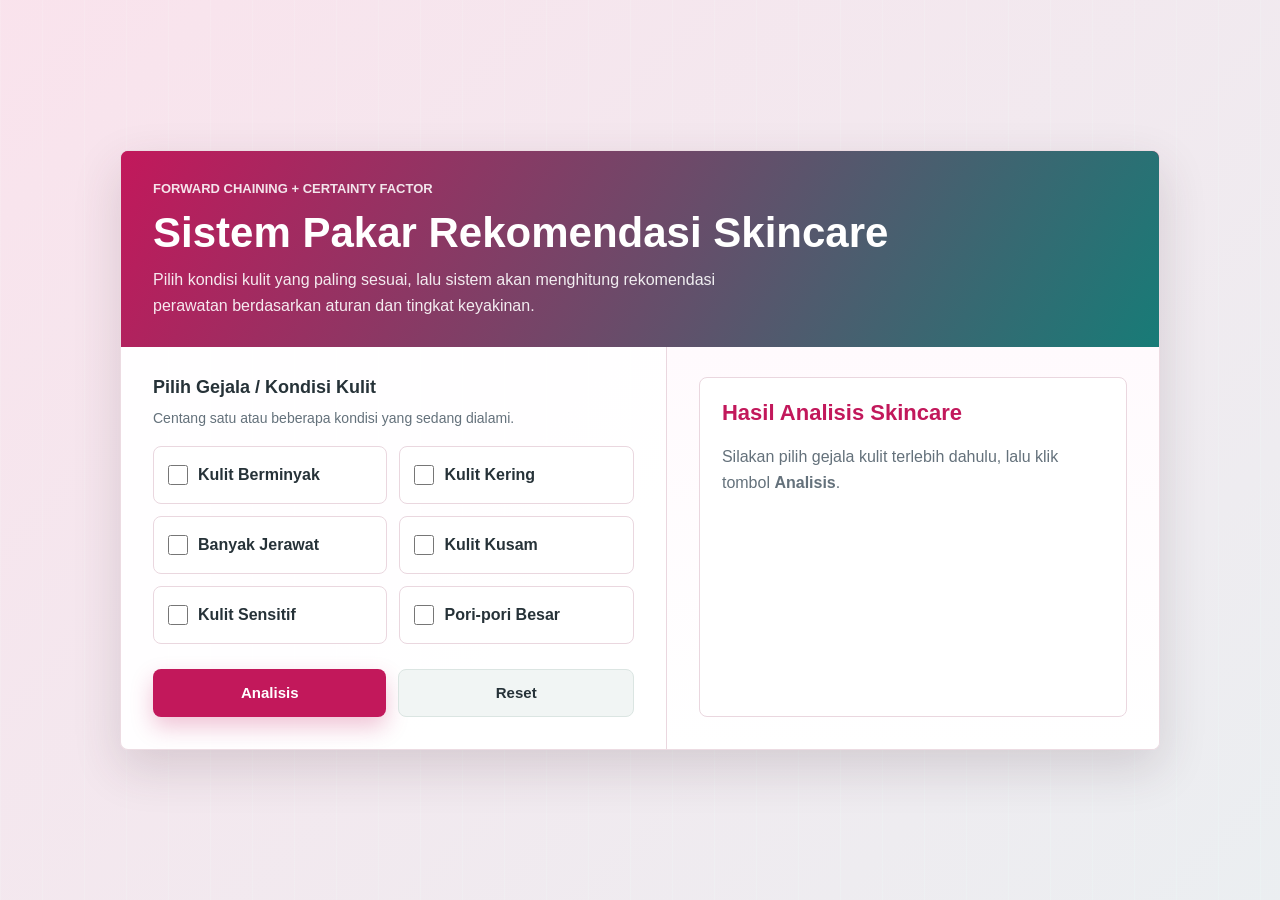
==== index.html @ 878e8a43 "Project Uas Sistem Pakar Kelompok 6" ====
<!DOCTYPE html>
<html lang="id">
<head>
    <meta charset="UTF-8">
    <meta name="viewport" content="width=device-width, initial-scale=1.0">
    <title>Sistem Pakar Rekomendasi Skincare</title>

    <style>
        :root {
            --bg: #fff7fb;
            --surface: #ffffff;
            --surface-soft: #fff1f6;
            --text: #263238;
            --muted: #64717b;
            --primary: #c2185b;
            --primary-dark: #9b1147;
            --accent: #00897b;
            --accent-soft: #e7f6f3;
            --line: #ead7df;
            --warning: #b42318;
            --shadow: 0 18px 48px rgba(70, 44, 58, 0.16);
        }

        * {
            box-sizing: border-box;
        }

        body {
            margin: 0;
            min-height: 100vh;
            font-family: "Segoe UI", Arial, sans-serif;
            color: var(--text);
            background:
                linear-gradient(135deg, rgba(194, 24, 91, 0.09), rgba(0, 137, 123, 0.08)),
                repeating-linear-gradient(90deg, rgba(255, 255, 255, 0.5) 0 1px, transparent 1px 42px),
                var(--bg);
            display: flex;
            justify-content: center;
            align-items: center;
            padding: 32px 18px;
        }

        .container {
            width: 1040px;
            max-width: 100%;
            background: rgba(255, 255, 255, 0.96);
            border: 1px solid rgba(234, 215, 223, 0.9);
            border-radius: 8px;
            padding: 0;
            box-shadow: var(--shadow);
            overflow: hidden;
        }

        .hero {
            background:
                linear-gradient(120deg, rgba(194, 24, 91, 0.95), rgba(0, 137, 123, 0.88)),
                #c2185b;
            color: #ffffff;
            padding: 28px 32px;
        }

        .eyebrow {
            margin: 0 0 10px;
            font-size: 13px;
            font-weight: 700;
            letter-spacing: 0;
            text-transform: uppercase;
            opacity: 0.88;
        }

        h1 {
            margin: 0;
            font-size: clamp(28px, 4vw, 42px);
            line-height: 1.08;
            letter-spacing: 0;
        }

        .subtitle {
            color: rgba(255, 255, 255, 0.9);
            margin: 12px 0 0;
            max-width: 640px;
            line-height: 1.6;
        }

        .content {
            display: grid;
            grid-template-columns: minmax(0, 1.05fr) minmax(320px, 0.95fr);
            gap: 0;
        }

        .panel {
            padding: 30px 32px 32px;
        }

        .panel + .panel {
            border-left: 1px solid var(--line);
            background: linear-gradient(180deg, #fffafd, #ffffff);
        }

        .section-title {
            display: flex;
            align-items: center;
            justify-content: space-between;
            gap: 16px;
            color: var(--text);
            margin-bottom: 16px;
            font-size: 18px;
            font-weight: 800;
        }

        .hint {
            color: var(--muted);
            font-size: 14px;
            font-weight: 500;
            line-height: 1.45;
            margin: -6px 0 18px;
        }

        .gejala-box {
            display: grid;
            grid-template-columns: repeat(2, 1fr);
            gap: 12px;
            margin-bottom: 25px;
        }

        label {
            position: relative;
            display: flex;
            align-items: center;
            gap: 10px;
            min-height: 58px;
            background: var(--surface);
            border: 1px solid var(--line);
            padding: 14px 14px;
            border-radius: 8px;
            cursor: pointer;
            transition: border-color 0.2s, background 0.2s, box-shadow 0.2s, transform 0.2s;
            font-weight: 650;
        }

        label:hover {
            border-color: rgba(194, 24, 91, 0.4);
            background: var(--surface-soft);
            transform: translateY(-1px);
        }

        input[type="checkbox"] {
            width: 20px;
            height: 20px;
            margin: 0;
            accent-color: var(--primary);
            flex: 0 0 auto;
        }

        label:has(input:checked) {
            background: linear-gradient(180deg, #fff1f6, #ffffff);
            border-color: var(--primary);
            box-shadow: 0 8px 20px rgba(194, 24, 91, 0.12);
        }

        .button-box {
            display: flex;
            gap: 12px;
            margin-top: 8px;
        }

        button {
            flex: 1;
            border: none;
            min-height: 48px;
            padding: 12px 16px;
            border-radius: 8px;
            font-size: 15px;
            font-weight: bold;
            cursor: pointer;
            transition: background 0.2s, color 0.2s, transform 0.2s, box-shadow 0.2s;
        }

        .btn-analisis {
            background: var(--primary);
            color: white;
            box-shadow: 0 10px 22px rgba(194, 24, 91, 0.25);
        }

        .btn-analisis:hover {
            background: var(--primary-dark);
            transform: translateY(-1px);
        }

        .btn-reset {
            background: #f1f5f4;
            color: var(--text);
            border: 1px solid #dbe5e2;
        }

        .btn-reset:hover {
            background: #e7eeee;
        }

        .hasil {
            background: var(--surface);
            border: 1px solid var(--line);
            border-radius: 8px;
            padding: 22px;
            min-height: 100%;
        }

        .hasil h2 {
            color: var(--primary);
            margin-top: 0;
            margin-bottom: 18px;
            font-size: 22px;
            line-height: 1.2;
        }

        .hasil-item {
            margin-bottom: 18px;
            padding-bottom: 16px;
            border-bottom: 1px solid #f0e4e9;
        }

        .hasil-item:last-child {
            margin-bottom: 0;
            padding-bottom: 0;
            border-bottom: 0;
        }

        .hasil-item strong {
            color: var(--text);
            display: block;
            margin-bottom: 6px;
        }

        ul {
            margin-top: 8px;
            padding-left: 22px;
            color: var(--muted);
        }

        p {
            line-height: 1.6;
        }

        .hasil p {
            margin: 0;
            color: var(--muted);
        }

        .badge {
            display: inline-block;
            background: var(--accent);
            color: white;
            padding: 8px 12px;
            border-radius: 999px;
            font-weight: bold;
            line-height: 1.2;
        }

        .confidence {
            display: grid;
            grid-template-columns: 1fr auto;
            align-items: center;
            gap: 12px;
        }

        .progress {
            height: 10px;
            overflow: hidden;
            border-radius: 999px;
            background: #edf2f1;
        }

        .progress span {
            display: block;
            height: 100%;
            background: linear-gradient(90deg, var(--accent), var(--primary));
        }

        .warning {
            color: var(--warning);
            font-weight: bold;
            background: #fff1f0;
            border: 1px solid #ffd1cc;
            padding: 12px 14px;
            border-radius: 8px;
        }

        @media (max-width: 820px) {
            body {
                align-items: flex-start;
            }

            .hero,
            .panel {
                padding: 24px 20px;
            }

            .content {
                grid-template-columns: 1fr;
            }

            .panel + .panel {
                border-left: 0;
                border-top: 1px solid var(--line);
            }
        }

        @media (max-width: 600px) {
            .gejala-box {
                grid-template-columns: 1fr;
            }

            .button-box {
                flex-direction: column;
            }
        }
    </style>
</head>
<body>

<div class="container">
    <header class="hero">
        <p class="eyebrow">Forward Chaining + Certainty Factor</p>
        <h1>Sistem Pakar Rekomendasi Skincare</h1>
        <p class="subtitle">Pilih kondisi kulit yang paling sesuai, lalu sistem akan menghitung rekomendasi perawatan berdasarkan aturan dan tingkat keyakinan.</p>
    </header>

    <main class="content">
        <section class="panel">
            <div class="section-title">Pilih Gejala / Kondisi Kulit</div>
            <p class="hint">Centang satu atau beberapa kondisi yang sedang dialami.</p>

            <div class="gejala-box">
                <label>
                    <input type="checkbox" id="g01">
                    Kulit Berminyak
                </label>

                <label>
                    <input type="checkbox" id="g02">
                    Kulit Kering
                </label>

                <label>
                    <input type="checkbox" id="g03">
                    Banyak Jerawat
                </label>

                <label>
                    <input type="checkbox" id="g04">
                    Kulit Kusam
                </label>

                <label>
                    <input type="checkbox" id="g05">
                    Kulit Sensitif
                </label>

                <label>
                    <input type="checkbox" id="g06">
                    Pori-pori Besar
                </label>
            </div>

            <div class="button-box">
                <button class="btn-analisis" onclick="analisisSkincare()">Analisis</button>
                <button class="btn-reset" onclick="resetForm()">Reset</button>
            </div>
        </section>

        <section class="panel">
            <div class="hasil" id="hasil">
                <h2>Hasil Analisis Skincare</h2>
                <p>Silakan pilih gejala kulit terlebih dahulu, lalu klik tombol <strong>Analisis</strong>.</p>
            </div>
        </section>
    </main>
</div>

<script>
    // FUNGSI CERTAINTY FACTOR
    function combineCF(cf1, cf2) {
        return cf1 + cf2 * (1 - cf1);
    }

    function analisisSkincare() {
        // Mengambil nilai checkbox
        let g01 = document.getElementById("g01").checked ? 1 : 0; // Kulit Berminyak
        let g02 = document.getElementById("g02").checked ? 1 : 0; // Kulit Kering
        let g03 = document.getElementById("g03").checked ? 1 : 0; // Banyak Jerawat
        let g04 = document.getElementById("g04").checked ? 1 : 0; // Kulit Kusam
        let g05 = document.getElementById("g05").checked ? 1 : 0; // Kulit Sensitif
        let g06 = document.getElementById("g06").checked ? 1 : 0; // Pori-pori Besar

        let hasil = {};
        let gejalaDipilih = [];

        if (g01) gejalaDipilih.push("Kulit Berminyak");
        if (g02) gejalaDipilih.push("Kulit Kering");
        if (g03) gejalaDipilih.push("Banyak Jerawat");
        if (g04) gejalaDipilih.push("Kulit Kusam");
        if (g05) gejalaDipilih.push("Kulit Sensitif");
        if (g06) gejalaDipilih.push("Pori-pori Besar");

        // Jika belum memilih gejala
        if (gejalaDipilih.length === 0) {
            document.getElementById("hasil").innerHTML = `
                <h2>Hasil Analisis Skincare</h2>
                <p class="warning">Silakan pilih minimal satu gejala terlebih dahulu.</p>
            `;
            return;
        }

        // RULE 1
        // IF Kulit Berminyak AND Banyak Jerawat AND Pori-pori Besar
        // THEN Oily Acne Prone
        if (g01 && g03 && g06) {
            let cf1 = 0.9 * g01;
            let cf2 = 1.0 * g03;
            let cf3 = 0.8 * g06;

            let r01 = combineCF(cf1, cf2);
            r01 = combineCF(r01, cf3);

            hasil["Oily Acne Prone"] = {
                cf: r01,
                saran: "Gunakan facial wash gentle, moisturizer gel, sunscreen non-comedogenic, dan produk dengan kandungan salicylic acid.",
                hindari: "Hindari skincare yang terlalu berminyak dan jangan terlalu sering memakai scrub."
            };
        }

        // RULE 2
        // IF Kulit Kering AND Kulit Kusam
        // THEN Dry & Brightening
        if (g02 && g04) {
            let cf1 = 1.0 * g02;
            let cf2 = 0.7 * g04;

            let r02 = combineCF(cf1, cf2);

            hasil["Dry & Brightening"] = {
                cf: r02,
                saran: "Gunakan facial wash lembut, moisturizer cream, sunscreen, dan kandungan hyaluronic acid atau ceramide. Untuk kulit kusam, gunakan niacinamide atau vitamin C ringan.",
                hindari: "Hindari mencuci wajah terlalu sering dan hindari produk yang membuat kulit terasa tertarik."
            };
        }

        // RULE 3
        // IF Kulit Sensitif AND Banyak Jerawat
        // THEN Sensitive Skin Care
        if (g05 && g03) {
            let cf1 = 1.0 * g05;
            let cf2 = 0.7 * g03;

            let r03 = combineCF(cf1, cf2);

            hasil["Sensitive Skin Care"] = {
                cf: r03,
                saran: "Gunakan skincare yang gentle, fragrance-free, dan alcohol-free.",
                hindari: "Hindari scrub kasar, alkohol tinggi, parfum, atau bahan aktif yang terlalu kuat."
            };
        }

        // RULE 4
        // IF Kulit Berminyak AND Pori-pori Besar
        // THEN Normal to Oily / Pore Care
        if (g01 && g06) {
            let cf1 = 0.8 * g01;
            let cf2 = 0.9 * g06;

            let r04 = combineCF(cf1, cf2);

            hasil["Normal to Oily (Pore Care)"] = {
                cf: r04,
                saran: "Gunakan facial wash ringan, moisturizer gel, sunscreen non-comedogenic, dan produk yang membantu merawat pori-pori seperti niacinamide.",
                hindari: "Hindari produk yang terlalu berat atau comedogenic."
            };
        }

        // Jika tidak ada rule yang cocok
        if (Object.keys(hasil).length === 0) {
            document.getElementById("hasil").innerHTML = `
                <h2>Hasil Analisis Skincare</h2>

                <div class="hasil-item">
                    <strong>Gejala yang Dipilih:</strong>
                    <ul>
                        ${gejalaDipilih.map(g => `<li>${g}</li>`).join("")}
                    </ul>
                </div>

                <div class="hasil-item">
                    <strong>Rekomendasi:</strong>
                    <p>Belum ditemukan rekomendasi yang sesuai.</p>
                </div>

                <div class="hasil-item">
                    <strong>Keterangan:</strong>
                    <p>Kombinasi gejala yang dipilih belum cocok dengan aturan sistem.</p>
                </div>
            `;
            return;
        }

        // Menentukan rekomendasi terbaik berdasarkan CF tertinggi
        let terbaik = Object.keys(hasil).reduce((a, b) => {
            return hasil[a].cf > hasil[b].cf ? a : b;
        });

        let persen = (hasil[terbaik].cf * 100).toFixed(2);

        // Menampilkan output
        document.getElementById("hasil").innerHTML = `
            <h2>Hasil Analisis Skincare</h2>

            <div class="hasil-item">
                <strong>Gejala yang Dipilih:</strong>
                <ul>
                    ${gejalaDipilih.map(g => `<li>${g}</li>`).join("")}
                </ul>
            </div>

            <div class="hasil-item">
                <strong>Rekomendasi:</strong>
                <p><span class="badge">${terbaik}</span></p>
            </div>

            <div class="hasil-item">
                <strong>Tingkat Keyakinan:</strong>
                <div class="confidence">
                    <div class="progress"><span style="width: ${persen}%"></span></div>
                    <p>${persen}%</p>
                </div>
            </div>

            <div class="hasil-item">
                <strong>Saran Skincare:</strong>
                <p>${hasil[terbaik].saran}</p>
            </div>

            <div class="hasil-item">
                <strong>Hal yang Perlu Dihindari:</strong>
                <p>${hasil[terbaik].hindari}</p>
            </div>
        `;
    }

    function resetForm() {
        document.getElementById("g01").checked = false;
        document.getElementById("g02").checked = false;
        document.getElementById("g03").checked = false;
        document.getElementById("g04").checked = false;
        document.getElementById("g05").checked = false;
        document.getElementById("g06").checked = false;

        document.getElementById("hasil").innerHTML = `
            <h2>Hasil Analisis Skincare</h2>
            <p>Silakan pilih gejala kulit terlebih dahulu, lalu klik tombol <strong>Analisis</strong>.</p>
        `;
    }
</script>

</body>
</html>
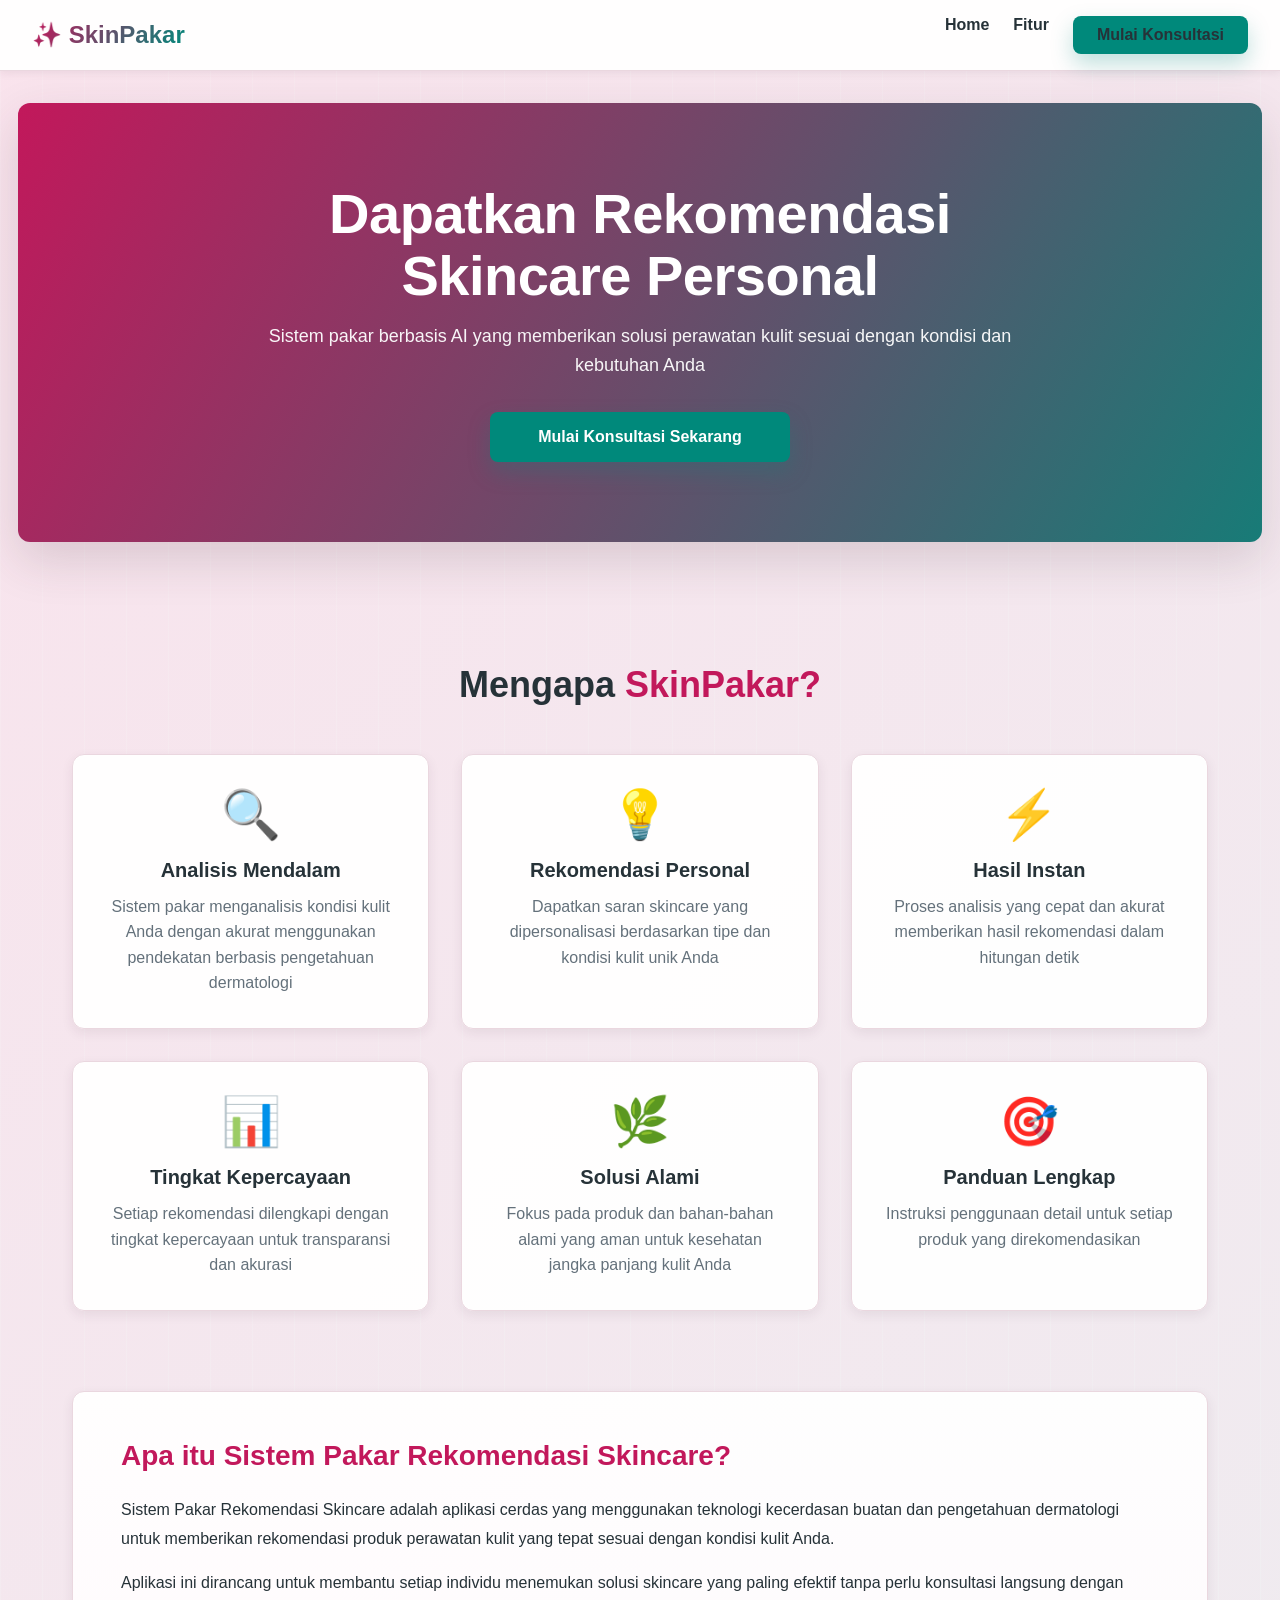
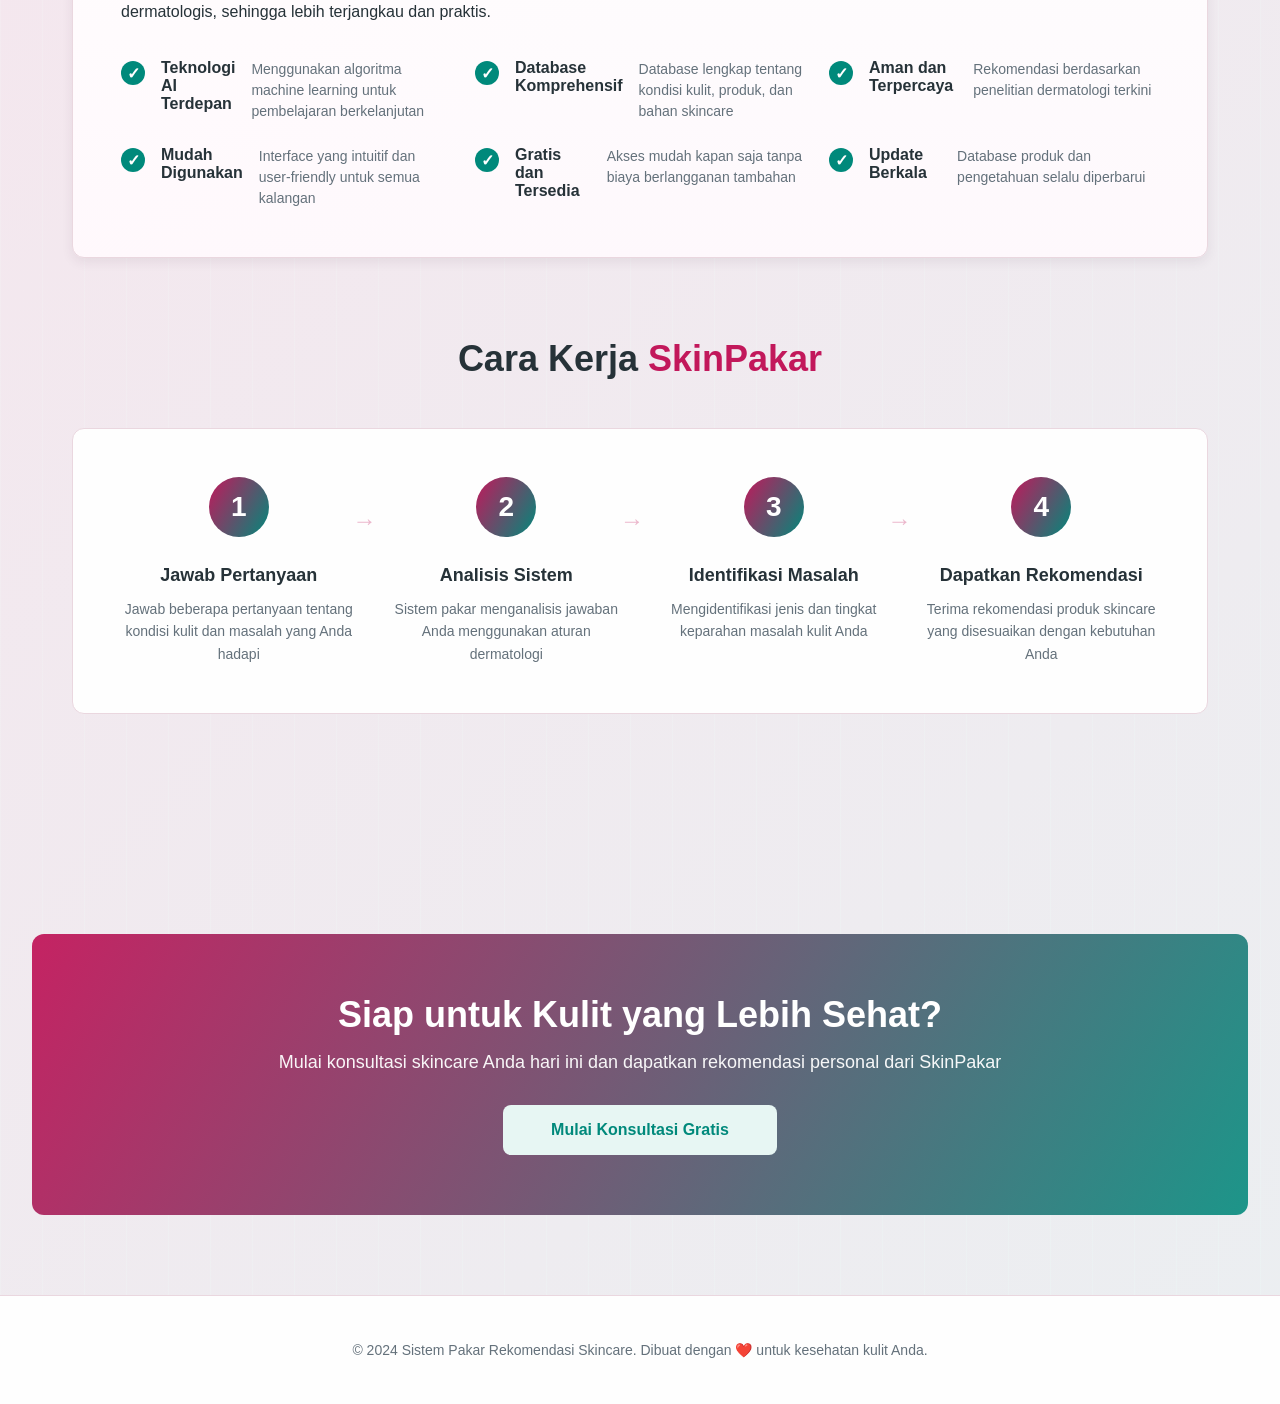
==== commit ad9fc680: "Update" ====
--- a/index.html
+++ b/index.html
@@ -1,564 +1,166 @@
 <!DOCTYPE html>
 <html lang="id">
+
 <head>
     <meta charset="UTF-8">
     <meta name="viewport" content="width=device-width, initial-scale=1.0">
-    <title>Sistem Pakar Rekomendasi Skincare</title>
+    <title>Sistem Pakar Rekomendasi Skincare - Home</title>
+    <link rel="stylesheet" href="assets/css/index.css">
+</head>
 
-    <style>
-        :root {
-            --bg: #fff7fb;
-            --surface: #ffffff;
-            --surface-soft: #fff1f6;
-            --text: #263238;
-            --muted: #64717b;
-            --primary: #c2185b;
-            --primary-dark: #9b1147;
-            --accent: #00897b;
-            --accent-soft: #e7f6f3;
-            --line: #ead7df;
-            --warning: #b42318;
-            --shadow: 0 18px 48px rgba(70, 44, 58, 0.16);
-        }
+<body>
+    <!-- Navbar -->
+    <div class="navbar">
+        <div class="navbar-brand">✨ SkinPakar</div>
+        <div class="navbar-links">
+            <a href="#home">Home</a>
+            <a href="#features">Fitur</a>
+            <a href="consultation.html" class="cta-button nav-cta">Mulai
+                Konsultasi</a>
+        </div>
+    </div>
 
-        * {
-            box-sizing: border-box;
-        }
+    <!-- Hero Section -->
+    <div class="hero">
+        <div class="hero-content">
+            <h1>Dapatkan Rekomendasi Skincare Personal</h1>
+            <p class="subtitle">Sistem pakar berbasis AI yang memberikan solusi perawatan kulit sesuai dengan kondisi
+                dan kebutuhan Anda</p>
+            <a href="consultation.html" class="cta-button">Mulai Konsultasi Sekarang</a>
+        </div>
+    </div>
 
-        body {
-            margin: 0;
-            min-height: 100vh;
-            font-family: "Segoe UI", Arial, sans-serif;
-            color: var(--text);
-            background:
-                linear-gradient(135deg, rgba(194, 24, 91, 0.09), rgba(0, 137, 123, 0.08)),
-                repeating-linear-gradient(90deg, rgba(255, 255, 255, 0.5) 0 1px, transparent 1px 42px),
-                var(--bg);
-            display: flex;
-            justify-content: center;
-            align-items: center;
-            padding: 32px 18px;
-        }
-
-        .container {
-            width: 1040px;
-            max-width: 100%;
-            background: rgba(255, 255, 255, 0.96);
-            border: 1px solid rgba(234, 215, 223, 0.9);
-            border-radius: 8px;
-            padding: 0;
-            box-shadow: var(--shadow);
-            overflow: hidden;
-        }
-
-        .hero {
-            background:
-                linear-gradient(120deg, rgba(194, 24, 91, 0.95), rgba(0, 137, 123, 0.88)),
-                #c2185b;
-            color: #ffffff;
-            padding: 28px 32px;
-        }
-
-        .eyebrow {
-            margin: 0 0 10px;
-            font-size: 13px;
-            font-weight: 700;
-            letter-spacing: 0;
-            text-transform: uppercase;
-            opacity: 0.88;
-        }
-
-        h1 {
-            margin: 0;
-            font-size: clamp(28px, 4vw, 42px);
-            line-height: 1.08;
-            letter-spacing: 0;
-        }
-
-        .subtitle {
-            color: rgba(255, 255, 255, 0.9);
-            margin: 12px 0 0;
-            max-width: 640px;
-            line-height: 1.6;
-        }
-
-        .content {
-            display: grid;
-            grid-template-columns: minmax(0, 1.05fr) minmax(320px, 0.95fr);
-            gap: 0;
-        }
-
-        .panel {
-            padding: 30px 32px 32px;
-        }
-
-        .panel + .panel {
-            border-left: 1px solid var(--line);
-            background: linear-gradient(180deg, #fffafd, #ffffff);
-        }
-
-        .section-title {
-            display: flex;
-            align-items: center;
-            justify-content: space-between;
-            gap: 16px;
-            color: var(--text);
-            margin-bottom: 16px;
-            font-size: 18px;
-            font-weight: 800;
-        }
-
-        .hint {
-            color: var(--muted);
-            font-size: 14px;
-            font-weight: 500;
-            line-height: 1.45;
-            margin: -6px 0 18px;
-        }
-
-        .gejala-box {
-            display: grid;
-            grid-template-columns: repeat(2, 1fr);
-            gap: 12px;
-            margin-bottom: 25px;
-        }
-
-        label {
-            position: relative;
-            display: flex;
-            align-items: center;
-            gap: 10px;
-            min-height: 58px;
-            background: var(--surface);
-            border: 1px solid var(--line);
-            padding: 14px 14px;
-            border-radius: 8px;
-            cursor: pointer;
-            transition: border-color 0.2s, background 0.2s, box-shadow 0.2s, transform 0.2s;
-            font-weight: 650;
-        }
-
-        label:hover {
-            border-color: rgba(194, 24, 91, 0.4);
-            background: var(--surface-soft);
-            transform: translateY(-1px);
-        }
-
-        input[type="checkbox"] {
-            width: 20px;
-            height: 20px;
-            margin: 0;
-            accent-color: var(--primary);
-            flex: 0 0 auto;
-        }
-
-        label:has(input:checked) {
-            background: linear-gradient(180deg, #fff1f6, #ffffff);
-            border-color: var(--primary);
-            box-shadow: 0 8px 20px rgba(194, 24, 91, 0.12);
-        }
-
-        .button-box {
-            display: flex;
-            gap: 12px;
-            margin-top: 8px;
-        }
-
-        button {
-            flex: 1;
-            border: none;
-            min-height: 48px;
-            padding: 12px 16px;
-            border-radius: 8px;
-            font-size: 15px;
-            font-weight: bold;
-            cursor: pointer;
-            transition: background 0.2s, color 0.2s, transform 0.2s, box-shadow 0.2s;
-        }
-
-        .btn-analisis {
-            background: var(--primary);
-            color: white;
-            box-shadow: 0 10px 22px rgba(194, 24, 91, 0.25);
-        }
-
-        .btn-analisis:hover {
-            background: var(--primary-dark);
-            transform: translateY(-1px);
-        }
-
-        .btn-reset {
-            background: #f1f5f4;
-            color: var(--text);
-            border: 1px solid #dbe5e2;
-        }
-
-        .btn-reset:hover {
-            background: #e7eeee;
-        }
-
-        .hasil {
-            background: var(--surface);
-            border: 1px solid var(--line);
-            border-radius: 8px;
-            padding: 22px;
-            min-height: 100%;
-        }
-
-        .hasil h2 {
-            color: var(--primary);
-            margin-top: 0;
-            margin-bottom: 18px;
-            font-size: 22px;
-            line-height: 1.2;
-        }
-
-        .hasil-item {
-            margin-bottom: 18px;
-            padding-bottom: 16px;
-            border-bottom: 1px solid #f0e4e9;
-        }
-
-        .hasil-item:last-child {
-            margin-bottom: 0;
-            padding-bottom: 0;
-            border-bottom: 0;
-        }
-
-        .hasil-item strong {
-            color: var(--text);
-            display: block;
-            margin-bottom: 6px;
-        }
-
-        ul {
-            margin-top: 8px;
-            padding-left: 22px;
-            color: var(--muted);
-        }
-
-        p {
-            line-height: 1.6;
-        }
-
-        .hasil p {
-            margin: 0;
-            color: var(--muted);
-        }
-
-        .badge {
-            display: inline-block;
-            background: var(--accent);
-            color: white;
-            padding: 8px 12px;
-            border-radius: 999px;
-            font-weight: bold;
-            line-height: 1.2;
-        }
-
-        .confidence {
-            display: grid;
-            grid-template-columns: 1fr auto;
-            align-items: center;
-            gap: 12px;
-        }
-
-        .progress {
-            height: 10px;
-            overflow: hidden;
-            border-radius: 999px;
-            background: #edf2f1;
-        }
-
-        .progress span {
-            display: block;
-            height: 100%;
-            background: linear-gradient(90deg, var(--accent), var(--primary));
-        }
-
-        .warning {
-            color: var(--warning);
-            font-weight: bold;
-            background: #fff1f0;
-            border: 1px solid #ffd1cc;
-            padding: 12px 14px;
-            border-radius: 8px;
-        }
-
-        @media (max-width: 820px) {
-            body {
-                align-items: flex-start;
-            }
-
-            .hero,
-            .panel {
-                padding: 24px 20px;
-            }
-
-            .content {
-                grid-template-columns: 1fr;
-            }
-
-            .panel + .panel {
-                border-left: 0;
-                border-top: 1px solid var(--line);
-            }
-        }
-
-        @media (max-width: 600px) {
-            .gejala-box {
-                grid-template-columns: 1fr;
-            }
-
-            .button-box {
-                flex-direction: column;
-            }
-        }
-    </style>
-</head>
-<body>
-
-<div class="container">
-    <header class="hero">
-        <p class="eyebrow">Forward Chaining + Certainty Factor</p>
-        <h1>Sistem Pakar Rekomendasi Skincare</h1>
-        <p class="subtitle">Pilih kondisi kulit yang paling sesuai, lalu sistem akan menghitung rekomendasi perawatan berdasarkan aturan dan tingkat keyakinan.</p>
-    </header>
-
-    <main class="content">
-        <section class="panel">
-            <div class="section-title">Pilih Gejala / Kondisi Kulit</div>
-            <p class="hint">Centang satu atau beberapa kondisi yang sedang dialami.</p>
-
-            <div class="gejala-box">
-                <label>
-                    <input type="checkbox" id="g01">
-                    Kulit Berminyak
-                </label>
-
-                <label>
-                    <input type="checkbox" id="g02">
-                    Kulit Kering
-                </label>
-
-                <label>
-                    <input type="checkbox" id="g03">
-                    Banyak Jerawat
-                </label>
-
-                <label>
-                    <input type="checkbox" id="g04">
-                    Kulit Kusam
-                </label>
-
-                <label>
-                    <input type="checkbox" id="g05">
-                    Kulit Sensitif
-                </label>
-
-                <label>
-                    <input type="checkbox" id="g06">
-                    Pori-pori Besar
-                </label>
-            </div>
-
-            <div class="button-box">
-                <button class="btn-analisis" onclick="analisisSkincare()">Analisis</button>
-                <button class="btn-reset" onclick="resetForm()">Reset</button>
-            </div>
-        </section>
-
-        <section class="panel">
-            <div class="hasil" id="hasil">
-                <h2>Hasil Analisis Skincare</h2>
-                <p>Silakan pilih gejala kulit terlebih dahulu, lalu klik tombol <strong>Analisis</strong>.</p>
-            </div>
-        </section>
-    </main>
-</div>
-
-<script>
-    // FUNGSI CERTAINTY FACTOR
-    function combineCF(cf1, cf2) {
-        return cf1 + cf2 * (1 - cf1);
-    }
-
-    function analisisSkincare() {
-        // Mengambil nilai checkbox
-        let g01 = document.getElementById("g01").checked ? 1 : 0; // Kulit Berminyak
-        let g02 = document.getElementById("g02").checked ? 1 : 0; // Kulit Kering
-        let g03 = document.getElementById("g03").checked ? 1 : 0; // Banyak Jerawat
-        let g04 = document.getElementById("g04").checked ? 1 : 0; // Kulit Kusam
-        let g05 = document.getElementById("g05").checked ? 1 : 0; // Kulit Sensitif
-        let g06 = document.getElementById("g06").checked ? 1 : 0; // Pori-pori Besar
-
-        let hasil = {};
-        let gejalaDipilih = [];
-
-        if (g01) gejalaDipilih.push("Kulit Berminyak");
-        if (g02) gejalaDipilih.push("Kulit Kering");
-        if (g03) gejalaDipilih.push("Banyak Jerawat");
-        if (g04) gejalaDipilih.push("Kulit Kusam");
-        if (g05) gejalaDipilih.push("Kulit Sensitif");
-        if (g06) gejalaDipilih.push("Pori-pori Besar");
-
-        // Jika belum memilih gejala
-        if (gejalaDipilih.length === 0) {
-            document.getElementById("hasil").innerHTML = `
-                <h2>Hasil Analisis Skincare</h2>
-                <p class="warning">Silakan pilih minimal satu gejala terlebih dahulu.</p>
-            `;
-            return;
-        }
-
-        // RULE 1
-        // IF Kulit Berminyak AND Banyak Jerawat AND Pori-pori Besar
-        // THEN Oily Acne Prone
-        if (g01 && g03 && g06) {
-            let cf1 = 0.9 * g01;
-            let cf2 = 1.0 * g03;
-            let cf3 = 0.8 * g06;
-
-            let r01 = combineCF(cf1, cf2);
-            r01 = combineCF(r01, cf3);
-
-            hasil["Oily Acne Prone"] = {
-                cf: r01,
-                saran: "Gunakan facial wash gentle, moisturizer gel, sunscreen non-comedogenic, dan produk dengan kandungan salicylic acid.",
-                hindari: "Hindari skincare yang terlalu berminyak dan jangan terlalu sering memakai scrub."
-            };
-        }
-
-        // RULE 2
-        // IF Kulit Kering AND Kulit Kusam
-        // THEN Dry & Brightening
-        if (g02 && g04) {
-            let cf1 = 1.0 * g02;
-            let cf2 = 0.7 * g04;
-
-            let r02 = combineCF(cf1, cf2);
-
-            hasil["Dry & Brightening"] = {
-                cf: r02,
-                saran: "Gunakan facial wash lembut, moisturizer cream, sunscreen, dan kandungan hyaluronic acid atau ceramide. Untuk kulit kusam, gunakan niacinamide atau vitamin C ringan.",
-                hindari: "Hindari mencuci wajah terlalu sering dan hindari produk yang membuat kulit terasa tertarik."
-            };
-        }
-
-        // RULE 3
-        // IF Kulit Sensitif AND Banyak Jerawat
-        // THEN Sensitive Skin Care
-        if (g05 && g03) {
-            let cf1 = 1.0 * g05;
-            let cf2 = 0.7 * g03;
-
-            let r03 = combineCF(cf1, cf2);
-
-            hasil["Sensitive Skin Care"] = {
-                cf: r03,
-                saran: "Gunakan skincare yang gentle, fragrance-free, dan alcohol-free.",
-                hindari: "Hindari scrub kasar, alkohol tinggi, parfum, atau bahan aktif yang terlalu kuat."
-            };
-        }
-
-        // RULE 4
-        // IF Kulit Berminyak AND Pori-pori Besar
-        // THEN Normal to Oily / Pore Care
-        if (g01 && g06) {
-            let cf1 = 0.8 * g01;
-            let cf2 = 0.9 * g06;
-
-            let r04 = combineCF(cf1, cf2);
-
-            hasil["Normal to Oily (Pore Care)"] = {
-                cf: r04,
-                saran: "Gunakan facial wash ringan, moisturizer gel, sunscreen non-comedogenic, dan produk yang membantu merawat pori-pori seperti niacinamide.",
-                hindari: "Hindari produk yang terlalu berat atau comedogenic."
-            };
-        }
-
-        // Jika tidak ada rule yang cocok
-        if (Object.keys(hasil).length === 0) {
-            document.getElementById("hasil").innerHTML = `
-                <h2>Hasil Analisis Skincare</h2>
-
-                <div class="hasil-item">
-                    <strong>Gejala yang Dipilih:</strong>
-                    <ul>
-                        ${gejalaDipilih.map(g => `<li>${g}</li>`).join("")}
-                    </ul>
+    <!-- Main Content -->
+    <div class="container">
+        <!-- Features Section -->
+        <div class="section" id="features">
+            <h2 class="section-title">Mengapa <span>SkinPakar?</span></h2>
+            <div class="features-grid">
+                <div class="feature-card">
+                    <div class="feature-icon">🔍</div>
+                    <h3>Analisis Mendalam</h3>
+                    <p>Sistem pakar menganalisis kondisi kulit Anda dengan akurat menggunakan pendekatan berbasis
+                        pengetahuan dermatologi</p>
                 </div>
-
-                <div class="hasil-item">
-                    <strong>Rekomendasi:</strong>
-                    <p>Belum ditemukan rekomendasi yang sesuai.</p>
+                <div class="feature-card">
+                    <div class="feature-icon">💡</div>
+                    <h3>Rekomendasi Personal</h3>
+                    <p>Dapatkan saran skincare yang dipersonalisasi berdasarkan tipe dan kondisi kulit unik Anda</p>
                 </div>
-
-                <div class="hasil-item">
-                    <strong>Keterangan:</strong>
-                    <p>Kombinasi gejala yang dipilih belum cocok dengan aturan sistem.</p>
+                <div class="feature-card">
+                    <div class="feature-icon">⚡</div>
+                    <h3>Hasil Instan</h3>
+                    <p>Proses analisis yang cepat dan akurat memberikan hasil rekomendasi dalam hitungan detik</p>
                 </div>
-            `;
-            return;
-        }
-
-        // Menentukan rekomendasi terbaik berdasarkan CF tertinggi
-        let terbaik = Object.keys(hasil).reduce((a, b) => {
-            return hasil[a].cf > hasil[b].cf ? a : b;
-        });
-
-        let persen = (hasil[terbaik].cf * 100).toFixed(2);
-
-        // Menampilkan output
-        document.getElementById("hasil").innerHTML = `
-            <h2>Hasil Analisis Skincare</h2>
-
-            <div class="hasil-item">
-                <strong>Gejala yang Dipilih:</strong>
-                <ul>
-                    ${gejalaDipilih.map(g => `<li>${g}</li>`).join("")}
-                </ul>
-            </div>
-
-            <div class="hasil-item">
-                <strong>Rekomendasi:</strong>
-                <p><span class="badge">${terbaik}</span></p>
-            </div>
-
-            <div class="hasil-item">
-                <strong>Tingkat Keyakinan:</strong>
-                <div class="confidence">
-                    <div class="progress"><span style="width: ${persen}%"></span></div>
-                    <p>${persen}%</p>
+                <div class="feature-card">
+                    <div class="feature-icon">📊</div>
+                    <h3>Tingkat Kepercayaan</h3>
+                    <p>Setiap rekomendasi dilengkapi dengan tingkat kepercayaan untuk transparansi dan akurasi</p>
+                </div>
+                <div class="feature-card">
+                    <div class="feature-icon">🌿</div>
+                    <h3>Solusi Alami</h3>
+                    <p>Fokus pada produk dan bahan-bahan alami yang aman untuk kesehatan jangka panjang kulit Anda</p>
+                </div>
+                <div class="feature-card">
+                    <div class="feature-icon">🎯</div>
+                    <h3>Panduan Lengkap</h3>
+                    <p>Instruksi penggunaan detail untuk setiap produk yang direkomendasikan</p>
                 </div>
             </div>
+        </div>
 
-            <div class="hasil-item">
-                <strong>Saran Skincare:</strong>
-                <p>${hasil[terbaik].saran}</p>
+        <!-- About Section -->
+        <div class="section">
+            <div class="about-section">
+                <h2>Apa itu Sistem Pakar Rekomendasi Skincare?</h2>
+                <p>
+                    Sistem Pakar Rekomendasi Skincare adalah aplikasi cerdas yang menggunakan teknologi kecerdasan
+                    buatan dan pengetahuan dermatologi
+                    untuk memberikan rekomendasi produk perawatan kulit yang tepat sesuai dengan kondisi kulit Anda.
+                </p>
+                <p>
+                    Aplikasi ini dirancang untuk membantu setiap individu menemukan solusi skincare yang paling efektif
+                    tanpa perlu konsultasi langsung
+                    dengan dermatologis, sehingga lebih terjangkau dan praktis.
+                </p>
+
+                <div class="benefits-list">
+                    <div class="benefit-item">
+                        <div class="benefit-check">✓</div>
+                        <h4>Teknologi AI Terdepan</h4>
+                        <p>Menggunakan algoritma machine learning untuk pembelajaran berkelanjutan</p>
+                    </div>
+                    <div class="benefit-item">
+                        <div class="benefit-check">✓</div>
+                        <h4>Database Komprehensif</h4>
+                        <p>Database lengkap tentang kondisi kulit, produk, dan bahan skincare</p>
+                    </div>
+                    <div class="benefit-item">
+                        <div class="benefit-check">✓</div>
+                        <h4>Aman dan Terpercaya</h4>
+                        <p>Rekomendasi berdasarkan penelitian dermatologi terkini</p>
+                    </div>
+                    <div class="benefit-item">
+                        <div class="benefit-check">✓</div>
+                        <h4>Mudah Digunakan</h4>
+                        <p>Interface yang intuitif dan user-friendly untuk semua kalangan</p>
+                    </div>
+                    <div class="benefit-item">
+                        <div class="benefit-check">✓</div>
+                        <h4>Gratis dan Tersedia</h4>
+                        <p>Akses mudah kapan saja tanpa biaya berlangganan tambahan</p>
+                    </div>
+                    <div class="benefit-item">
+                        <div class="benefit-check">✓</div>
+                        <h4>Update Berkala</h4>
+                        <p>Database produk dan pengetahuan selalu diperbarui</p>
+                    </div>
+                </div>
             </div>
+        </div>
 
-            <div class="hasil-item">
-                <strong>Hal yang Perlu Dihindari:</strong>
-                <p>${hasil[terbaik].hindari}</p>
+        <!-- How It Works -->
+        <div class="section">
+            <h2 class="section-title">Cara Kerja <span>SkinPakar</span></h2>
+            <div class="how-it-works">
+                <div class="steps">
+                    <div class="step">
+                        <div class="step-number">1</div>
+                        <h3>Jawab Pertanyaan</h3>
+                        <p>Jawab beberapa pertanyaan tentang kondisi kulit dan masalah yang Anda hadapi</p>
+                    </div>
+                    <div class="step">
+                        <div class="step-number">2</div>
+                        <h3>Analisis Sistem</h3>
+                        <p>Sistem pakar menganalisis jawaban Anda menggunakan aturan dermatologi</p>
+                    </div>
+                    <div class="step">
+                        <div class="step-number">3</div>
+                        <h3>Identifikasi Masalah</h3>
+                        <p>Mengidentifikasi jenis dan tingkat keparahan masalah kulit Anda</p>
+                    </div>
+                    <div class="step">
+                        <div class="step-number">4</div>
+                        <h3>Dapatkan Rekomendasi</h3>
+                        <p>Terima rekomendasi produk skincare yang disesuaikan dengan kebutuhan Anda</p>
+                    </div>
+                </div>
             </div>
-        `;
-    }
+        </div>
+    </div>
 
-    function resetForm() {
-        document.getElementById("g01").checked = false;
-        document.getElementById("g02").checked = false;
-        document.getElementById("g03").checked = false;
-        document.getElementById("g04").checked = false;
-        document.getElementById("g05").checked = false;
-        document.getElementById("g06").checked = false;
+    <!-- CTA Section -->
+    <div class="cta-section">
+        <h2>Siap untuk Kulit yang Lebih Sehat?</h2>
+        <p>Mulai konsultasi skincare Anda hari ini dan dapatkan rekomendasi personal dari SkinPakar</p>
+        <a href="consultation.html" class="cta-button cta-button-light">Mulai Konsultasi Gratis</a>
+    </div>
 
-        document.getElementById("hasil").innerHTML = `
-            <h2>Hasil Analisis Skincare</h2>
-            <p>Silakan pilih gejala kulit terlebih dahulu, lalu klik tombol <strong>Analisis</strong>.</p>
-        `;
-    }
-</script>
+    <!-- Footer -->
+    <div class="footer">
+        <p>&copy; 2024 Sistem Pakar Rekomendasi Skincare. Dibuat dengan ❤️ untuk kesehatan kulit Anda.</p>
+    </div>
+</body>
 
-</body>
 </html>
--- a/assets/css/index.css
+++ b/assets/css/index.css
@@ -0,0 +1,388 @@
+:root {
+            --bg: #fff7fb;
+            --surface: #ffffff;
+            --surface-soft: #fff1f6;
+            --text: #263238;
+            --muted: #64717b;
+            --primary: #c2185b;
+            --primary-dark: #9b1147;
+            --accent: #00897b;
+            --accent-soft: #e7f6f3;
+            --line: #ead7df;
+            --warning: #b42318;
+            --shadow: 0 18px 48px rgba(70, 44, 58, 0.16);
+        }
+
+        * {
+            box-sizing: border-box;
+        }
+
+        body {
+            margin: 0;
+            font-family: "Segoe UI", Arial, sans-serif;
+            color: var(--text);
+            background:
+                linear-gradient(135deg, rgba(194, 24, 91, 0.09), rgba(0, 137, 123, 0.08)),
+                repeating-linear-gradient(90deg, rgba(255, 255, 255, 0.5) 0 1px, transparent 1px 42px),
+                var(--bg);
+        }
+
+        .navbar {
+            background: rgba(255, 255, 255, 0.96);
+            border-bottom: 1px solid var(--line);
+            padding: 16px 32px;
+            display: flex;
+            justify-content: space-between;
+            align-items: center;
+            box-shadow: 0 2px 8px rgba(70, 44, 58, 0.08);
+        }
+
+        .navbar-brand {
+            font-size: 24px;
+            font-weight: 900;
+            background: linear-gradient(120deg, var(--primary), var(--accent));
+            -webkit-background-clip: text;
+            -webkit-text-fill-color: transparent;
+            background-clip: text;
+        }
+
+        .navbar-links {
+            display: flex;
+            gap: 24px;
+        }
+
+        .navbar-links a {
+            text-decoration: none;
+            color: var(--text);
+            font-weight: 600;
+            transition: color 0.2s;
+        }
+
+        .navbar-links a:hover {
+            color: var(--primary);
+        }
+
+        .hero {
+            background:
+                linear-gradient(120deg, rgba(194, 24, 91, 0.95), rgba(0, 137, 123, 0.88)),
+                #c2185b;
+            color: #ffffff;
+            padding: 80px 32px;
+            text-align: center;
+            margin: 32px 18px;
+            border-radius: 12px;
+            box-shadow: var(--shadow);
+        }
+
+        .hero-content {
+            max-width: 800px;
+            margin: 0 auto;
+        }
+
+        .hero h1 {
+            margin: 0 0 16px;
+            font-size: clamp(36px, 5vw, 56px);
+            line-height: 1.1;
+            letter-spacing: -0.5px;
+        }
+
+        .hero .subtitle {
+            margin: 0 0 32px;
+            font-size: 18px;
+            line-height: 1.6;
+            opacity: 0.95;
+        }
+
+        .cta-button {
+            display: inline-block;
+            background: var(--accent);
+            color: white;
+            padding: 16px 48px;
+            border-radius: 8px;
+            text-decoration: none;
+            font-weight: bold;
+            font-size: 16px;
+            transition: all 0.3s;
+            box-shadow: 0 10px 22px rgba(0, 137, 123, 0.25);
+            border: none;
+            cursor: pointer;
+        }
+
+        .cta-button:hover {
+            background: #006b5c;
+            transform: translateY(-2px);
+            box-shadow: 0 15px 32px rgba(0, 137, 123, 0.35);
+        }
+
+        .nav-cta {
+            display: inline-block;
+            padding: 10px 24px;
+        }
+
+        .cta-button-light {
+            background: var(--accent-soft);
+            color: var(--accent);
+            box-shadow: none;
+        }
+
+        .container {
+            max-width: 1200px;
+            margin: 0 auto;
+            padding: 60px 32px;
+        }
+
+        .section {
+            margin-bottom: 80px;
+        }
+
+        .section-title {
+            font-size: 36px;
+            font-weight: 900;
+            text-align: center;
+            margin-bottom: 48px;
+            color: var(--text);
+        }
+
+        .section-title span {
+            color: var(--primary);
+        }
+
+        .features-grid {
+            display: grid;
+            grid-template-columns: repeat(auto-fit, minmax(280px, 1fr));
+            gap: 32px;
+            margin-bottom: 60px;
+        }
+
+        .feature-card {
+            background: rgba(255, 255, 255, 0.96);
+            border: 1px solid var(--line);
+            border-radius: 12px;
+            padding: 32px;
+            text-align: center;
+            transition: all 0.3s;
+            box-shadow: 0 4px 12px rgba(70, 44, 58, 0.08);
+        }
+
+        .feature-card:hover {
+            transform: translateY(-8px);
+            box-shadow: var(--shadow);
+            border-color: var(--primary);
+        }
+
+        .feature-icon {
+            font-size: 48px;
+            margin-bottom: 16px;
+        }
+
+        .feature-card h3 {
+            font-size: 20px;
+            margin: 16px 0 12px;
+            color: var(--text);
+        }
+
+        .feature-card p {
+            color: var(--muted);
+            line-height: 1.6;
+            margin: 0;
+        }
+
+        .about-section {
+            background: linear-gradient(180deg, rgba(255, 255, 255, 0.96), rgba(255, 249, 253, 0.96));
+            border: 1px solid var(--line);
+            border-radius: 12px;
+            padding: 48px;
+            box-shadow: 0 4px 12px rgba(70, 44, 58, 0.08);
+        }
+
+        .about-section h2 {
+            font-size: 28px;
+            color: var(--primary);
+            margin-bottom: 24px;
+            margin-top: 0;
+        }
+
+        .about-section p {
+            color: var(--text);
+            line-height: 1.8;
+            font-size: 16px;
+            margin-bottom: 16px;
+        }
+
+        .about-section ul {
+            padding-left: 24px;
+            color: var(--muted);
+        }
+
+        .about-section li {
+            margin-bottom: 12px;
+            line-height: 1.6;
+        }
+
+        .benefits-list {
+            display: grid;
+            grid-template-columns: repeat(auto-fit, minmax(250px, 1fr));
+            gap: 24px;
+            margin-top: 32px;
+        }
+
+        .benefit-item {
+            display: flex;
+            gap: 16px;
+            align-items: flex-start;
+        }
+
+        .benefit-check {
+            flex: 0 0 24px;
+            width: 24px;
+            height: 24px;
+            border-radius: 50%;
+            background: var(--accent);
+            color: white;
+            display: flex;
+            align-items: center;
+            justify-content: center;
+            font-weight: bold;
+            margin-top: 2px;
+        }
+
+        .benefit-item h4 {
+            margin: 0 0 8px;
+            color: var(--text);
+            font-size: 16px;
+        }
+
+        .benefit-item p {
+            margin: 0;
+            color: var(--muted);
+            font-size: 14px;
+            line-height: 1.5;
+        }
+
+        .how-it-works {
+            background: rgba(255, 255, 255, 0.96);
+            border: 1px solid var(--line);
+            border-radius: 12px;
+            padding: 48px;
+        }
+
+        .steps {
+            display: grid;
+            grid-template-columns: repeat(auto-fit, minmax(220px, 1fr));
+            gap: 32px;
+        }
+
+        .step {
+            position: relative;
+            text-align: center;
+        }
+
+        .step-number {
+            display: inline-flex;
+            align-items: center;
+            justify-content: center;
+            width: 60px;
+            height: 60px;
+            border-radius: 50%;
+            background: linear-gradient(120deg, var(--primary), var(--accent));
+            color: white;
+            font-size: 28px;
+            font-weight: bold;
+            margin-bottom: 16px;
+        }
+
+        .step h3 {
+            color: var(--text);
+            margin: 12px 0;
+            font-size: 18px;
+        }
+
+        .step p {
+            color: var(--muted);
+            line-height: 1.6;
+            font-size: 14px;
+            margin: 0;
+        }
+
+        .step::after {
+            content: "→";
+            position: absolute;
+            right: -20px;
+            top: 30px;
+            font-size: 24px;
+            color: var(--primary);
+            opacity: 0.3;
+        }
+
+        .step:last-child::after {
+            display: none;
+        }
+
+        .cta-section {
+            background: linear-gradient(120deg, rgba(194, 24, 91, 0.95), rgba(0, 137, 123, 0.88));
+            color: white;
+            border-radius: 12px;
+            padding: 60px 32px;
+            text-align: center;
+            margin: 80px 32px;
+        }
+
+        .cta-section h2 {
+            margin: 0 0 16px;
+            font-size: 36px;
+        }
+
+        .cta-section p {
+            margin: 0 0 32px;
+            font-size: 18px;
+            opacity: 0.95;
+        }
+
+        .footer {
+            background: rgba(255, 255, 255, 0.96);
+            border-top: 1px solid var(--line);
+            padding: 32px;
+            text-align: center;
+            color: var(--muted);
+            font-size: 14px;
+        }
+
+        @media (max-width: 768px) {
+            .navbar {
+                flex-direction: column;
+                gap: 16px;
+            }
+
+            .navbar-links {
+                flex-direction: column;
+                gap: 12px;
+                text-align: center;
+            }
+
+            .hero {
+                padding: 48px 24px;
+                margin: 16px;
+            }
+
+            .container {
+                padding: 40px 16px;
+            }
+
+            .about-section,
+            .how-it-works {
+                padding: 32px 20px;
+            }
+
+            .steps {
+                grid-template-columns: 1fr;
+            }
+
+            .step::after {
+                display: none;
+            }
+
+            .cta-section {
+                margin: 40px 16px;
+                padding: 40px 20px;
+            }
+        }
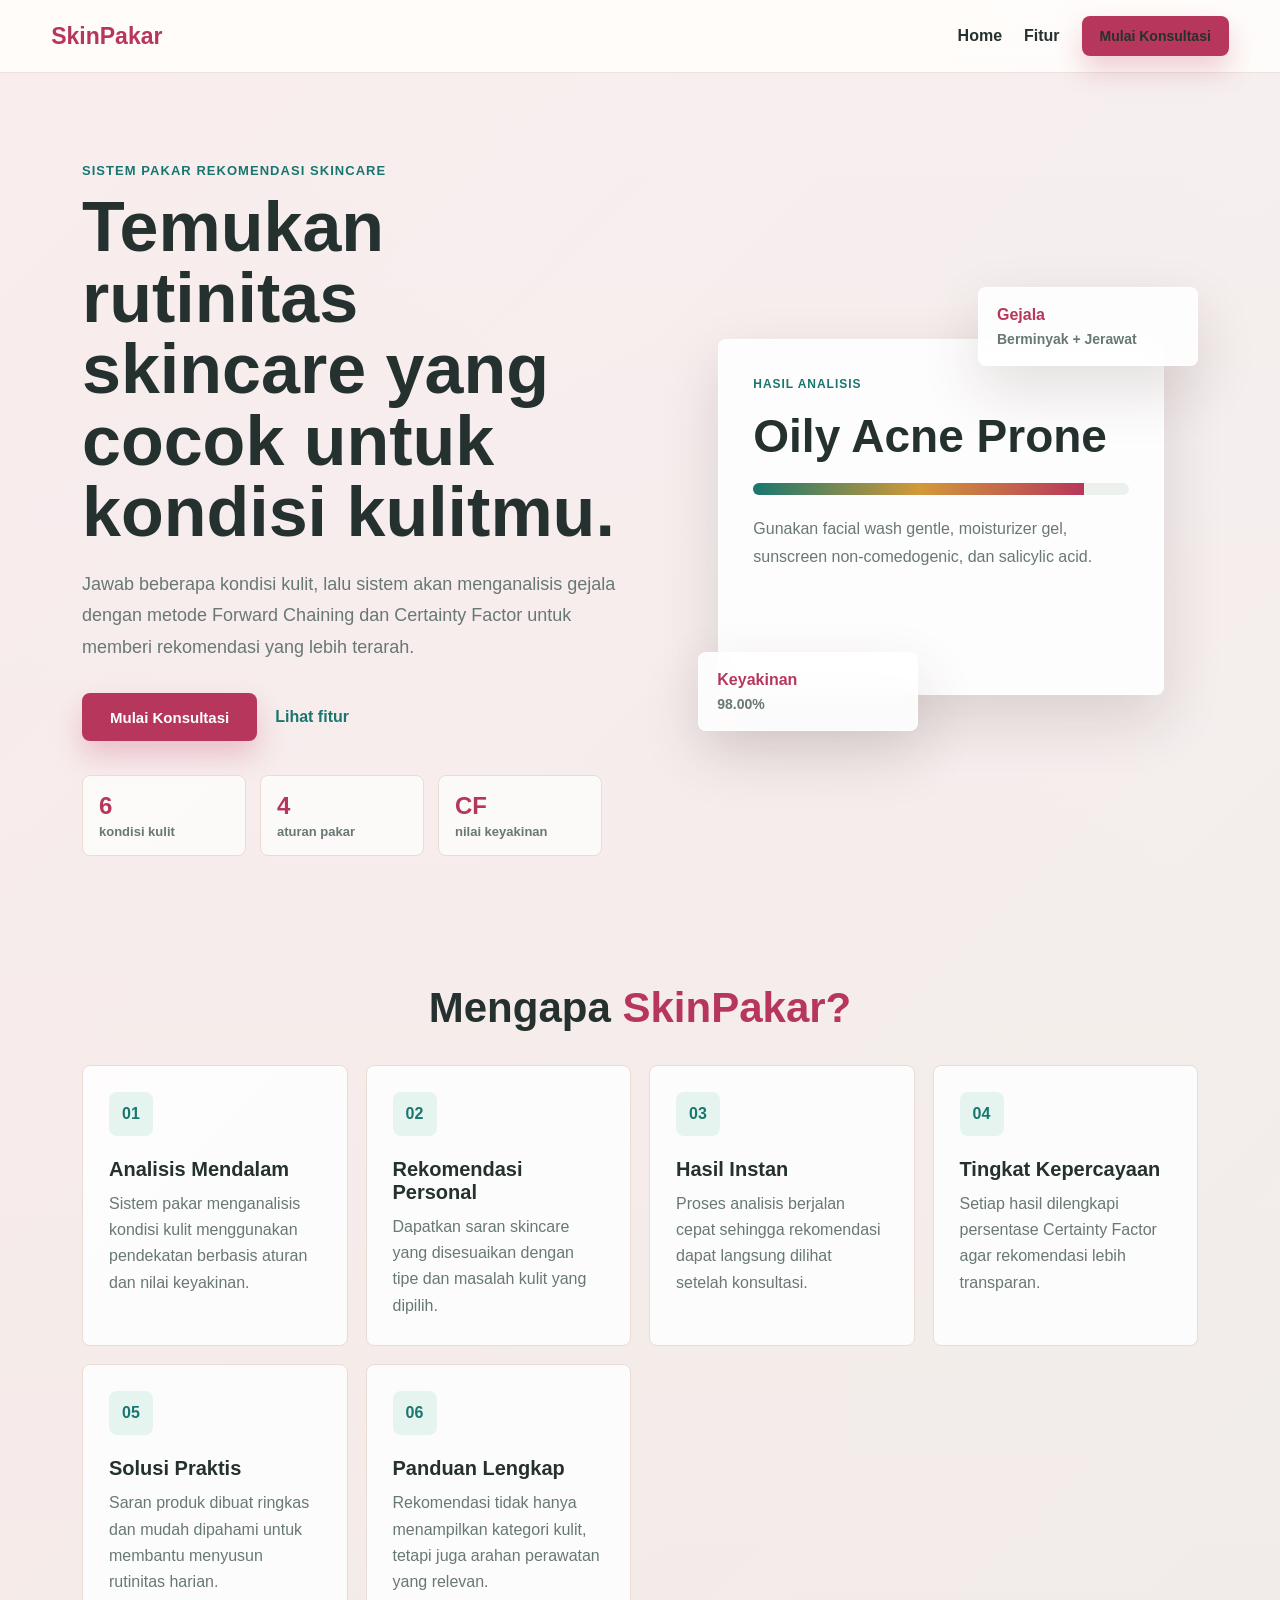
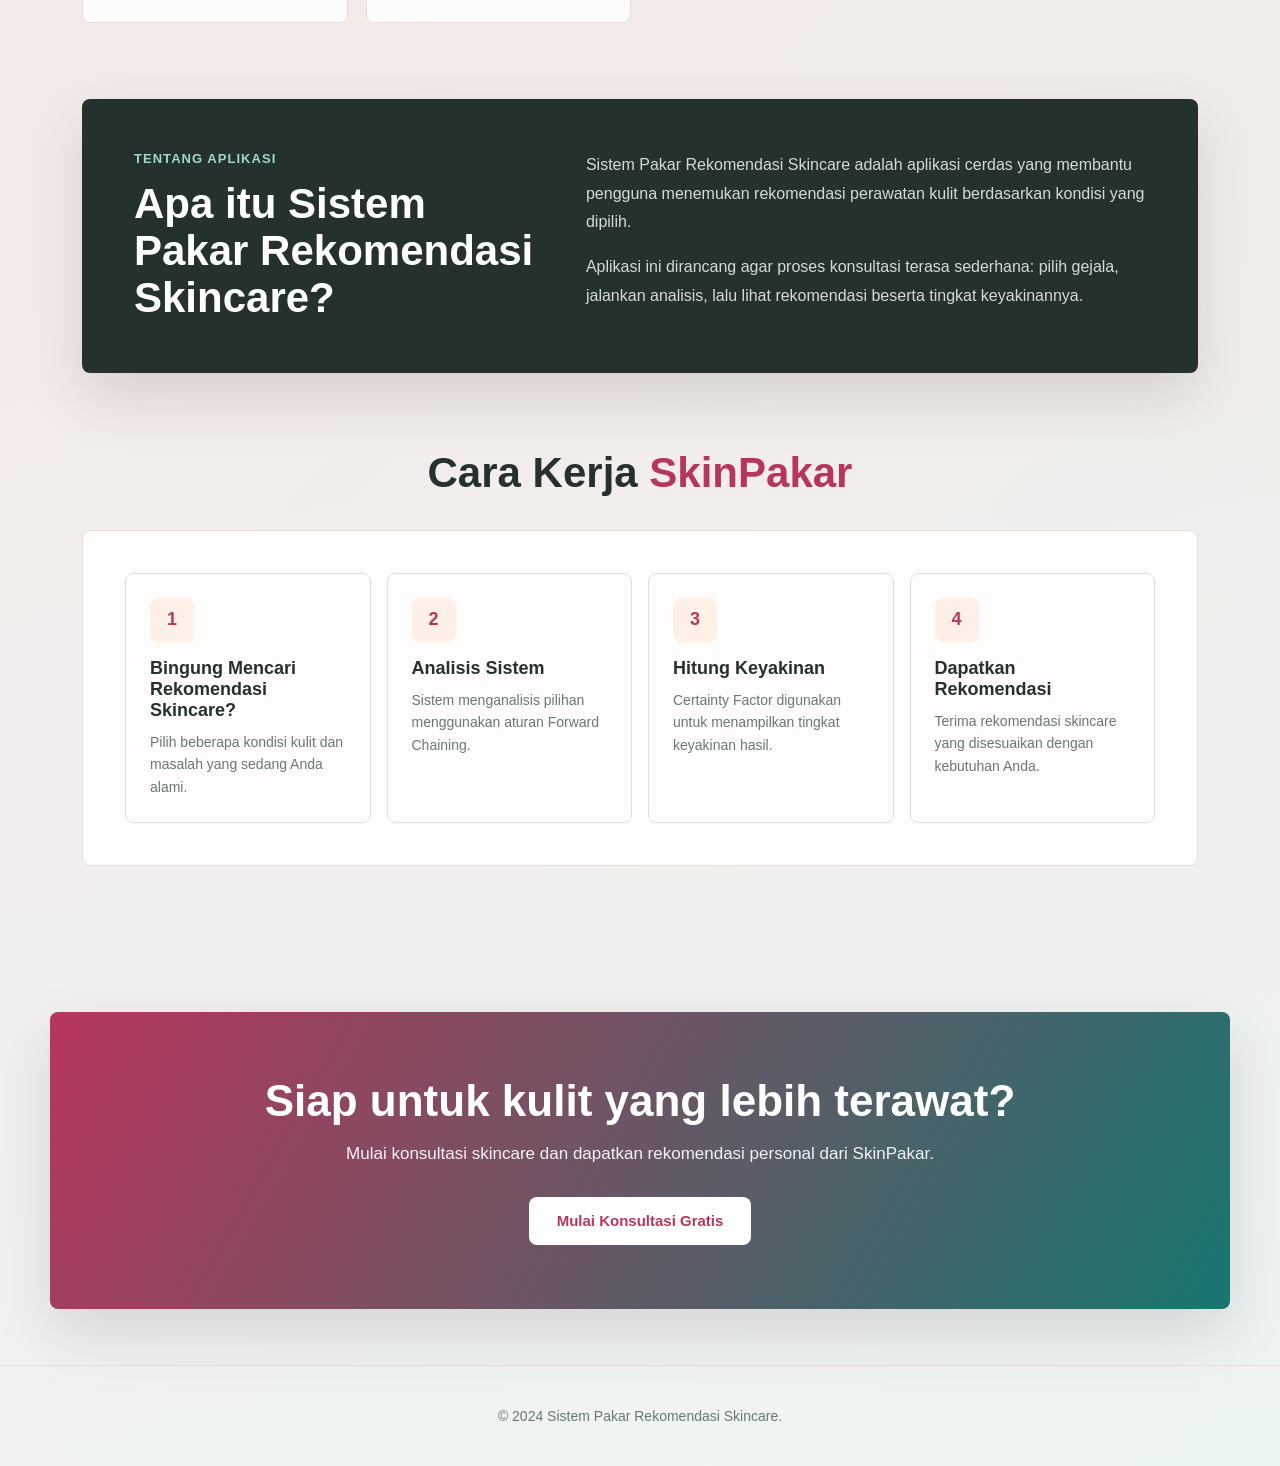
==== commit bf4eac2f: "Update UI" ====
--- a/index.html
+++ b/index.html
@@ -9,158 +9,153 @@
 </head>
 
 <body>
-    <!-- Navbar -->
     <div class="navbar">
-        <div class="navbar-brand">✨ SkinPakar</div>
+        <div class="navbar-brand">SkinPakar</div>
         <div class="navbar-links">
             <a href="#home">Home</a>
             <a href="#features">Fitur</a>
-            <a href="consultation.html" class="cta-button nav-cta">Mulai
-                Konsultasi</a>
+            <a href="consultation.html" class="cta-button nav-cta">Mulai Konsultasi</a>
         </div>
     </div>
 
-    <!-- Hero Section -->
-    <div class="hero">
+    <div class="hero" id="home">
         <div class="hero-content">
-            <h1>Dapatkan Rekomendasi Skincare Personal</h1>
-            <p class="subtitle">Sistem pakar berbasis AI yang memberikan solusi perawatan kulit sesuai dengan kondisi
-                dan kebutuhan Anda</p>
-            <a href="consultation.html" class="cta-button">Mulai Konsultasi Sekarang</a>
+            <p class="eyebrow">Sistem Pakar Rekomendasi Skincare</p>
+            <h1>Temukan rutinitas skincare yang cocok untuk kondisi kulitmu.</h1>
+            <p class="subtitle">Jawab beberapa kondisi kulit, lalu sistem akan menganalisis gejala dengan metode
+                Forward Chaining dan Certainty Factor untuk memberi rekomendasi yang lebih terarah.</p>
+            <div class="hero-actions">
+                <a href="consultation.html" class="cta-button">Mulai Konsultasi</a>
+                <a href="#features" class="secondary-link">Lihat fitur</a>
+            </div>
+            <div class="hero-stats">
+                <div>
+                    <strong>6</strong>
+                    <span>kondisi kulit</span>
+                </div>
+                <div>
+                    <strong>4</strong>
+                    <span>aturan pakar</span>
+                </div>
+                <div>
+                    <strong>CF</strong>
+                    <span>nilai keyakinan</span>
+                </div>
+            </div>
+        </div>
+        <div class="hero-panel" aria-label="Preview hasil rekomendasi">
+            <div class="skin-card skin-card-main">
+                <span class="card-label">Hasil Analisis</span>
+                <h2>Oily Acne Prone</h2>
+                <div class="confidence-preview">
+                    <span></span>
+                </div>
+                <p>Gunakan facial wash gentle, moisturizer gel, sunscreen non-comedogenic, dan salicylic acid.</p>
+            </div>
+            <div class="skin-card mini-card top-card">
+                <strong>Gejala</strong>
+                <span>Berminyak + Jerawat</span>
+            </div>
+            <div class="skin-card mini-card bottom-card">
+                <strong>Keyakinan</strong>
+                <span>98.00%</span>
+            </div>
         </div>
     </div>
 
-    <!-- Main Content -->
     <div class="container">
-        <!-- Features Section -->
         <div class="section" id="features">
             <h2 class="section-title">Mengapa <span>SkinPakar?</span></h2>
             <div class="features-grid">
                 <div class="feature-card">
-                    <div class="feature-icon">🔍</div>
+                    <div class="feature-icon">01</div>
                     <h3>Analisis Mendalam</h3>
-                    <p>Sistem pakar menganalisis kondisi kulit Anda dengan akurat menggunakan pendekatan berbasis
-                        pengetahuan dermatologi</p>
+                    <p>Sistem pakar menganalisis kondisi kulit menggunakan pendekatan berbasis aturan dan nilai
+                        keyakinan.</p>
                 </div>
                 <div class="feature-card">
-                    <div class="feature-icon">💡</div>
+                    <div class="feature-icon">02</div>
                     <h3>Rekomendasi Personal</h3>
-                    <p>Dapatkan saran skincare yang dipersonalisasi berdasarkan tipe dan kondisi kulit unik Anda</p>
+                    <p>Dapatkan saran skincare yang disesuaikan dengan tipe dan masalah kulit yang dipilih.</p>
                 </div>
                 <div class="feature-card">
-                    <div class="feature-icon">⚡</div>
+                    <div class="feature-icon">03</div>
                     <h3>Hasil Instan</h3>
-                    <p>Proses analisis yang cepat dan akurat memberikan hasil rekomendasi dalam hitungan detik</p>
+                    <p>Proses analisis berjalan cepat sehingga rekomendasi dapat langsung dilihat setelah konsultasi.
+                    </p>
                 </div>
                 <div class="feature-card">
-                    <div class="feature-icon">📊</div>
+                    <div class="feature-icon">04</div>
                     <h3>Tingkat Kepercayaan</h3>
-                    <p>Setiap rekomendasi dilengkapi dengan tingkat kepercayaan untuk transparansi dan akurasi</p>
+                    <p>Setiap hasil dilengkapi persentase Certainty Factor agar rekomendasi lebih transparan.</p>
                 </div>
                 <div class="feature-card">
-                    <div class="feature-icon">🌿</div>
-                    <h3>Solusi Alami</h3>
-                    <p>Fokus pada produk dan bahan-bahan alami yang aman untuk kesehatan jangka panjang kulit Anda</p>
+                    <div class="feature-icon">05</div>
+                    <h3>Solusi Praktis</h3>
+                    <p>Saran produk dibuat ringkas dan mudah dipahami untuk membantu menyusun rutinitas harian.</p>
                 </div>
                 <div class="feature-card">
-                    <div class="feature-icon">🎯</div>
+                    <div class="feature-icon">06</div>
                     <h3>Panduan Lengkap</h3>
-                    <p>Instruksi penggunaan detail untuk setiap produk yang direkomendasikan</p>
+                    <p>Rekomendasi tidak hanya menampilkan kategori kulit, tetapi juga arahan perawatan yang relevan.
+                    </p>
                 </div>
             </div>
         </div>
 
-        <!-- About Section -->
         <div class="section">
             <div class="about-section">
-                <h2>Apa itu Sistem Pakar Rekomendasi Skincare?</h2>
-                <p>
-                    Sistem Pakar Rekomendasi Skincare adalah aplikasi cerdas yang menggunakan teknologi kecerdasan
-                    buatan dan pengetahuan dermatologi
-                    untuk memberikan rekomendasi produk perawatan kulit yang tepat sesuai dengan kondisi kulit Anda.
-                </p>
-                <p>
-                    Aplikasi ini dirancang untuk membantu setiap individu menemukan solusi skincare yang paling efektif
-                    tanpa perlu konsultasi langsung
-                    dengan dermatologis, sehingga lebih terjangkau dan praktis.
-                </p>
-
-                <div class="benefits-list">
-                    <div class="benefit-item">
-                        <div class="benefit-check">✓</div>
-                        <h4>Teknologi AI Terdepan</h4>
-                        <p>Menggunakan algoritma machine learning untuk pembelajaran berkelanjutan</p>
-                    </div>
-                    <div class="benefit-item">
-                        <div class="benefit-check">✓</div>
-                        <h4>Database Komprehensif</h4>
-                        <p>Database lengkap tentang kondisi kulit, produk, dan bahan skincare</p>
-                    </div>
-                    <div class="benefit-item">
-                        <div class="benefit-check">✓</div>
-                        <h4>Aman dan Terpercaya</h4>
-                        <p>Rekomendasi berdasarkan penelitian dermatologi terkini</p>
-                    </div>
-                    <div class="benefit-item">
-                        <div class="benefit-check">✓</div>
-                        <h4>Mudah Digunakan</h4>
-                        <p>Interface yang intuitif dan user-friendly untuk semua kalangan</p>
-                    </div>
-                    <div class="benefit-item">
-                        <div class="benefit-check">✓</div>
-                        <h4>Gratis dan Tersedia</h4>
-                        <p>Akses mudah kapan saja tanpa biaya berlangganan tambahan</p>
-                    </div>
-                    <div class="benefit-item">
-                        <div class="benefit-check">✓</div>
-                        <h4>Update Berkala</h4>
-                        <p>Database produk dan pengetahuan selalu diperbarui</p>
-                    </div>
+                <div>
+                    <p class="eyebrow">Tentang aplikasi</p>
+                    <h2>Apa itu Sistem Pakar Rekomendasi Skincare?</h2>
+                </div>
+                <div class="about-copy">
+                    <p>Sistem Pakar Rekomendasi Skincare adalah aplikasi cerdas yang membantu pengguna menemukan
+                        rekomendasi perawatan kulit berdasarkan kondisi yang dipilih.</p>
+                    <p>Aplikasi ini dirancang agar proses konsultasi terasa sederhana: pilih gejala, jalankan analisis,
+                        lalu lihat rekomendasi beserta tingkat keyakinannya.</p>
                 </div>
             </div>
         </div>
 
-        <!-- How It Works -->
         <div class="section">
             <h2 class="section-title">Cara Kerja <span>SkinPakar</span></h2>
             <div class="how-it-works">
                 <div class="steps">
                     <div class="step">
                         <div class="step-number">1</div>
-                        <h3>Jawab Pertanyaan</h3>
-                        <p>Jawab beberapa pertanyaan tentang kondisi kulit dan masalah yang Anda hadapi</p>
+                        <h3>Bingung Mencari Rekomendasi Skincare?</h3>
+                        <p>Pilih beberapa kondisi kulit dan masalah yang sedang Anda alami.</p>
                     </div>
                     <div class="step">
                         <div class="step-number">2</div>
                         <h3>Analisis Sistem</h3>
-                        <p>Sistem pakar menganalisis jawaban Anda menggunakan aturan dermatologi</p>
+                        <p>Sistem menganalisis pilihan menggunakan aturan Forward Chaining.</p>
                     </div>
                     <div class="step">
                         <div class="step-number">3</div>
-                        <h3>Identifikasi Masalah</h3>
-                        <p>Mengidentifikasi jenis dan tingkat keparahan masalah kulit Anda</p>
+                        <h3>Hitung Keyakinan</h3>
+                        <p>Certainty Factor digunakan untuk menampilkan tingkat keyakinan hasil.</p>
                     </div>
                     <div class="step">
                         <div class="step-number">4</div>
                         <h3>Dapatkan Rekomendasi</h3>
-                        <p>Terima rekomendasi produk skincare yang disesuaikan dengan kebutuhan Anda</p>
+                        <p>Terima rekomendasi skincare yang disesuaikan dengan kebutuhan Anda.</p>
                     </div>
                 </div>
             </div>
         </div>
     </div>
 
-    <!-- CTA Section -->
     <div class="cta-section">
-        <h2>Siap untuk Kulit yang Lebih Sehat?</h2>
-        <p>Mulai konsultasi skincare Anda hari ini dan dapatkan rekomendasi personal dari SkinPakar</p>
+        <h2>Siap untuk kulit yang lebih terawat?</h2>
+        <p>Mulai konsultasi skincare dan dapatkan rekomendasi personal dari SkinPakar.</p>
         <a href="consultation.html" class="cta-button cta-button-light">Mulai Konsultasi Gratis</a>
     </div>
 
-    <!-- Footer -->
     <div class="footer">
-        <p>&copy; 2024 Sistem Pakar Rekomendasi Skincare. Dibuat dengan ❤️ untuk kesehatan kulit Anda.</p>
+        <p>&copy; 2024 Sistem Pakar Rekomendasi Skincare.</p>
     </div>
 </body>
 
-</html>
+</html>
--- a/assets/css/index.css
+++ b/assets/css/index.css
@@ -1,388 +1,496 @@
 :root {
-            --bg: #fff7fb;
-            --surface: #ffffff;
-            --surface-soft: #fff1f6;
-            --text: #263238;
-            --muted: #64717b;
-            --primary: #c2185b;
-            --primary-dark: #9b1147;
-            --accent: #00897b;
-            --accent-soft: #e7f6f3;
-            --line: #ead7df;
-            --warning: #b42318;
-            --shadow: 0 18px 48px rgba(70, 44, 58, 0.16);
-        }
-
-        * {
-            box-sizing: border-box;
-        }
-
-        body {
-            margin: 0;
-            font-family: "Segoe UI", Arial, sans-serif;
-            color: var(--text);
-            background:
-                linear-gradient(135deg, rgba(194, 24, 91, 0.09), rgba(0, 137, 123, 0.08)),
-                repeating-linear-gradient(90deg, rgba(255, 255, 255, 0.5) 0 1px, transparent 1px 42px),
-                var(--bg);
-        }
-
-        .navbar {
-            background: rgba(255, 255, 255, 0.96);
-            border-bottom: 1px solid var(--line);
-            padding: 16px 32px;
-            display: flex;
-            justify-content: space-between;
-            align-items: center;
-            box-shadow: 0 2px 8px rgba(70, 44, 58, 0.08);
-        }
-
-        .navbar-brand {
-            font-size: 24px;
-            font-weight: 900;
-            background: linear-gradient(120deg, var(--primary), var(--accent));
-            -webkit-background-clip: text;
-            -webkit-text-fill-color: transparent;
-            background-clip: text;
-        }
-
-        .navbar-links {
-            display: flex;
-            gap: 24px;
-        }
-
-        .navbar-links a {
-            text-decoration: none;
-            color: var(--text);
-            font-weight: 600;
-            transition: color 0.2s;
-        }
-
-        .navbar-links a:hover {
-            color: var(--primary);
-        }
-
-        .hero {
-            background:
-                linear-gradient(120deg, rgba(194, 24, 91, 0.95), rgba(0, 137, 123, 0.88)),
-                #c2185b;
-            color: #ffffff;
-            padding: 80px 32px;
-            text-align: center;
-            margin: 32px 18px;
-            border-radius: 12px;
-            box-shadow: var(--shadow);
-        }
-
-        .hero-content {
-            max-width: 800px;
-            margin: 0 auto;
-        }
-
-        .hero h1 {
-            margin: 0 0 16px;
-            font-size: clamp(36px, 5vw, 56px);
-            line-height: 1.1;
-            letter-spacing: -0.5px;
-        }
-
-        .hero .subtitle {
-            margin: 0 0 32px;
-            font-size: 18px;
-            line-height: 1.6;
-            opacity: 0.95;
-        }
-
-        .cta-button {
-            display: inline-block;
-            background: var(--accent);
-            color: white;
-            padding: 16px 48px;
-            border-radius: 8px;
-            text-decoration: none;
-            font-weight: bold;
-            font-size: 16px;
-            transition: all 0.3s;
-            box-shadow: 0 10px 22px rgba(0, 137, 123, 0.25);
-            border: none;
-            cursor: pointer;
-        }
-
-        .cta-button:hover {
-            background: #006b5c;
-            transform: translateY(-2px);
-            box-shadow: 0 15px 32px rgba(0, 137, 123, 0.35);
-        }
-
-        .nav-cta {
-            display: inline-block;
-            padding: 10px 24px;
-        }
-
-        .cta-button-light {
-            background: var(--accent-soft);
-            color: var(--accent);
-            box-shadow: none;
-        }
-
-        .container {
-            max-width: 1200px;
-            margin: 0 auto;
-            padding: 60px 32px;
-        }
-
-        .section {
-            margin-bottom: 80px;
-        }
-
-        .section-title {
-            font-size: 36px;
-            font-weight: 900;
-            text-align: center;
-            margin-bottom: 48px;
-            color: var(--text);
-        }
-
-        .section-title span {
-            color: var(--primary);
-        }
-
-        .features-grid {
-            display: grid;
-            grid-template-columns: repeat(auto-fit, minmax(280px, 1fr));
-            gap: 32px;
-            margin-bottom: 60px;
-        }
-
-        .feature-card {
-            background: rgba(255, 255, 255, 0.96);
-            border: 1px solid var(--line);
-            border-radius: 12px;
-            padding: 32px;
-            text-align: center;
-            transition: all 0.3s;
-            box-shadow: 0 4px 12px rgba(70, 44, 58, 0.08);
-        }
-
-        .feature-card:hover {
-            transform: translateY(-8px);
-            box-shadow: var(--shadow);
-            border-color: var(--primary);
-        }
-
-        .feature-icon {
-            font-size: 48px;
-            margin-bottom: 16px;
-        }
-
-        .feature-card h3 {
-            font-size: 20px;
-            margin: 16px 0 12px;
-            color: var(--text);
-        }
-
-        .feature-card p {
-            color: var(--muted);
-            line-height: 1.6;
-            margin: 0;
-        }
-
-        .about-section {
-            background: linear-gradient(180deg, rgba(255, 255, 255, 0.96), rgba(255, 249, 253, 0.96));
-            border: 1px solid var(--line);
-            border-radius: 12px;
-            padding: 48px;
-            box-shadow: 0 4px 12px rgba(70, 44, 58, 0.08);
-        }
-
-        .about-section h2 {
-            font-size: 28px;
-            color: var(--primary);
-            margin-bottom: 24px;
-            margin-top: 0;
-        }
-
-        .about-section p {
-            color: var(--text);
-            line-height: 1.8;
-            font-size: 16px;
-            margin-bottom: 16px;
-        }
-
-        .about-section ul {
-            padding-left: 24px;
-            color: var(--muted);
-        }
-
-        .about-section li {
-            margin-bottom: 12px;
-            line-height: 1.6;
-        }
-
-        .benefits-list {
-            display: grid;
-            grid-template-columns: repeat(auto-fit, minmax(250px, 1fr));
-            gap: 24px;
-            margin-top: 32px;
-        }
-
-        .benefit-item {
-            display: flex;
-            gap: 16px;
-            align-items: flex-start;
-        }
-
-        .benefit-check {
-            flex: 0 0 24px;
-            width: 24px;
-            height: 24px;
-            border-radius: 50%;
-            background: var(--accent);
-            color: white;
-            display: flex;
-            align-items: center;
-            justify-content: center;
-            font-weight: bold;
-            margin-top: 2px;
-        }
-
-        .benefit-item h4 {
-            margin: 0 0 8px;
-            color: var(--text);
-            font-size: 16px;
-        }
-
-        .benefit-item p {
-            margin: 0;
-            color: var(--muted);
-            font-size: 14px;
-            line-height: 1.5;
-        }
-
-        .how-it-works {
-            background: rgba(255, 255, 255, 0.96);
-            border: 1px solid var(--line);
-            border-radius: 12px;
-            padding: 48px;
-        }
-
-        .steps {
-            display: grid;
-            grid-template-columns: repeat(auto-fit, minmax(220px, 1fr));
-            gap: 32px;
-        }
-
-        .step {
-            position: relative;
-            text-align: center;
-        }
-
-        .step-number {
-            display: inline-flex;
-            align-items: center;
-            justify-content: center;
-            width: 60px;
-            height: 60px;
-            border-radius: 50%;
-            background: linear-gradient(120deg, var(--primary), var(--accent));
-            color: white;
-            font-size: 28px;
-            font-weight: bold;
-            margin-bottom: 16px;
-        }
-
-        .step h3 {
-            color: var(--text);
-            margin: 12px 0;
-            font-size: 18px;
-        }
-
-        .step p {
-            color: var(--muted);
-            line-height: 1.6;
-            font-size: 14px;
-            margin: 0;
-        }
-
-        .step::after {
-            content: "→";
-            position: absolute;
-            right: -20px;
-            top: 30px;
-            font-size: 24px;
-            color: var(--primary);
-            opacity: 0.3;
-        }
-
-        .step:last-child::after {
-            display: none;
-        }
-
-        .cta-section {
-            background: linear-gradient(120deg, rgba(194, 24, 91, 0.95), rgba(0, 137, 123, 0.88));
-            color: white;
-            border-radius: 12px;
-            padding: 60px 32px;
-            text-align: center;
-            margin: 80px 32px;
-        }
-
-        .cta-section h2 {
-            margin: 0 0 16px;
-            font-size: 36px;
-        }
-
-        .cta-section p {
-            margin: 0 0 32px;
-            font-size: 18px;
-            opacity: 0.95;
-        }
-
-        .footer {
-            background: rgba(255, 255, 255, 0.96);
-            border-top: 1px solid var(--line);
-            padding: 32px;
-            text-align: center;
-            color: var(--muted);
-            font-size: 14px;
-        }
-
-        @media (max-width: 768px) {
-            .navbar {
-                flex-direction: column;
-                gap: 16px;
-            }
-
-            .navbar-links {
-                flex-direction: column;
-                gap: 12px;
-                text-align: center;
-            }
-
-            .hero {
-                padding: 48px 24px;
-                margin: 16px;
-            }
-
-            .container {
-                padding: 40px 16px;
-            }
-
-            .about-section,
-            .how-it-works {
-                padding: 32px 20px;
-            }
-
-            .steps {
-                grid-template-columns: 1fr;
-            }
-
-            .step::after {
-                display: none;
-            }
-
-            .cta-section {
-                margin: 40px 16px;
-                padding: 40px 20px;
-            }
-        }
+    --bg: #fff8f4;
+    --surface: #ffffff;
+    --surface-soft: #fff0e7;
+    --text: #24312f;
+    --muted: #687875;
+    --primary: #b7375c;
+    --primary-dark: #8e2444;
+    --accent: #18766f;
+    --accent-soft: #e6f4ef;
+    --line: #eadcd5;
+    --gold: #d29a39;
+    --shadow: 0 24px 60px rgba(55, 37, 32, 0.14);
+}
+
+* {
+    box-sizing: border-box;
+}
+
+html {
+    scroll-behavior: smooth;
+}
+
+body {
+    margin: 0;
+    font-family: "Segoe UI", Arial, sans-serif;
+    color: var(--text);
+    background:
+        linear-gradient(135deg, rgba(183, 55, 92, 0.08), rgba(24, 118, 111, 0.08)),
+        linear-gradient(180deg, #fffdfb 0%, var(--bg) 56%, #ffffff 100%);
+}
+
+.navbar {
+    position: sticky;
+    top: 0;
+    z-index: 10;
+    background: rgba(255, 253, 251, 0.9);
+    border-bottom: 1px solid rgba(234, 220, 213, 0.8);
+    padding: 16px clamp(18px, 4vw, 56px);
+    display: flex;
+    justify-content: space-between;
+    align-items: center;
+    backdrop-filter: blur(14px);
+}
+
+.navbar-brand {
+    font-size: 23px;
+    font-weight: 900;
+    color: var(--primary);
+}
+
+.navbar-links {
+    display: flex;
+    align-items: center;
+    gap: 22px;
+}
+
+.navbar-links a {
+    text-decoration: none;
+    color: var(--text);
+    font-weight: 700;
+    transition: color 0.2s;
+}
+
+.navbar-links a:hover {
+    color: var(--primary);
+}
+
+.hero {
+    min-height: calc(100vh - 74px);
+    display: grid;
+    grid-template-columns: minmax(0, 1.05fr) minmax(340px, 0.95fr);
+    align-items: center;
+    gap: clamp(32px, 5vw, 72px);
+    max-width: 1180px;
+    margin: 0 auto;
+    padding: clamp(48px, 7vw, 92px) 32px;
+}
+
+.hero-content {
+    max-width: 650px;
+}
+
+.eyebrow {
+    margin: 0 0 14px;
+    color: var(--accent);
+    font-size: 13px;
+    font-weight: 900;
+    letter-spacing: 0.08em;
+    text-transform: uppercase;
+}
+
+.hero h1 {
+    margin: 0 0 20px;
+    font-size: clamp(40px, 6vw, 70px);
+    line-height: 1.02;
+}
+
+.hero .subtitle {
+    margin: 0 0 30px;
+    max-width: 590px;
+    color: var(--muted);
+    font-size: 18px;
+    line-height: 1.75;
+}
+
+.hero-actions {
+    display: flex;
+    align-items: center;
+    gap: 18px;
+    flex-wrap: wrap;
+}
+
+.cta-button {
+    display: inline-flex;
+    align-items: center;
+    justify-content: center;
+    background: var(--primary);
+    color: white;
+    min-height: 48px;
+    padding: 14px 28px;
+    border-radius: 8px;
+    text-decoration: none;
+    font-weight: 800;
+    font-size: 15px;
+    transition: transform 0.2s, background 0.2s, box-shadow 0.2s;
+    box-shadow: 0 14px 28px rgba(183, 55, 92, 0.24);
+}
+
+.cta-button:hover {
+    background: var(--primary-dark);
+    transform: translateY(-2px);
+    box-shadow: 0 18px 34px rgba(183, 55, 92, 0.3);
+}
+
+.nav-cta {
+    min-height: 40px;
+    padding: 10px 18px;
+    font-size: 14px;
+}
+
+.secondary-link {
+    color: var(--accent);
+    font-weight: 800;
+    text-decoration: none;
+}
+
+.hero-stats {
+    display: grid;
+    grid-template-columns: repeat(3, 1fr);
+    gap: 14px;
+    max-width: 520px;
+    margin-top: 34px;
+}
+
+.hero-stats div {
+    border: 1px solid var(--line);
+    background: rgba(255, 255, 255, 0.72);
+    border-radius: 8px;
+    padding: 16px;
+}
+
+.hero-stats strong,
+.hero-stats span {
+    display: block;
+}
+
+.hero-stats strong {
+    font-size: 24px;
+    color: var(--primary);
+}
+
+.hero-stats span {
+    margin-top: 4px;
+    color: var(--muted);
+    font-size: 13px;
+    font-weight: 700;
+}
+
+.hero-panel {
+    position: relative;
+    min-height: 480px;
+}
+
+.skin-card {
+    border: 1px solid rgba(255, 255, 255, 0.72);
+    background: rgba(255, 255, 255, 0.86);
+    box-shadow: var(--shadow);
+    backdrop-filter: blur(16px);
+}
+
+.skin-card-main {
+    position: absolute;
+    inset: 70px 34px 54px 20px;
+    border-radius: 8px;
+    padding: 34px;
+}
+
+.card-label {
+    display: inline-block;
+    margin-bottom: 18px;
+    color: var(--accent);
+    font-size: 12px;
+    font-weight: 900;
+    letter-spacing: 0.08em;
+    text-transform: uppercase;
+}
+
+.skin-card-main h2 {
+    margin: 0 0 20px;
+    font-size: clamp(30px, 4vw, 46px);
+}
+
+.skin-card-main p {
+    margin: 20px 0 0;
+    color: var(--muted);
+    line-height: 1.7;
+}
+
+.confidence-preview {
+    height: 12px;
+    border-radius: 999px;
+    background: #edf1ee;
+    overflow: hidden;
+}
+
+.confidence-preview span {
+    display: block;
+    width: 88%;
+    height: 100%;
+    background: linear-gradient(90deg, var(--accent), var(--gold), var(--primary));
+}
+
+.mini-card {
+    position: absolute;
+    width: min(220px, 54%);
+    border-radius: 8px;
+    padding: 18px;
+}
+
+.mini-card strong,
+.mini-card span {
+    display: block;
+}
+
+.mini-card strong {
+    color: var(--primary);
+    margin-bottom: 7px;
+}
+
+.mini-card span {
+    color: var(--muted);
+    font-size: 14px;
+    font-weight: 700;
+}
+
+.top-card {
+    top: 18px;
+    right: 0;
+}
+
+.bottom-card {
+    left: 0;
+    bottom: 18px;
+}
+
+.container {
+    max-width: 1180px;
+    margin: 0 auto;
+    padding: 38px 32px 70px;
+}
+
+.section {
+    margin-bottom: 76px;
+}
+
+.section-title {
+    margin: 0 0 34px;
+    text-align: center;
+    font-size: clamp(30px, 4vw, 42px);
+    line-height: 1.12;
+}
+
+.section-title span {
+    color: var(--primary);
+}
+
+.features-grid {
+    display: grid;
+    grid-template-columns: repeat(auto-fit, minmax(250px, 1fr));
+    gap: 18px;
+}
+
+.feature-card {
+    background: rgba(255, 255, 255, 0.86);
+    border: 1px solid var(--line);
+    border-radius: 8px;
+    padding: 26px;
+    transition: transform 0.2s, box-shadow 0.2s, border-color 0.2s;
+}
+
+.feature-card:hover {
+    transform: translateY(-5px);
+    box-shadow: var(--shadow);
+    border-color: rgba(183, 55, 92, 0.4);
+}
+
+.feature-icon {
+    display: inline-flex;
+    align-items: center;
+    justify-content: center;
+    width: 44px;
+    height: 44px;
+    border-radius: 8px;
+    background: var(--accent-soft);
+    color: var(--accent);
+    font-weight: 900;
+}
+
+.feature-card h3 {
+    margin: 22px 0 10px;
+    font-size: 20px;
+}
+
+.feature-card p {
+    margin: 0;
+    color: var(--muted);
+    line-height: 1.65;
+}
+
+.about-section {
+    display: grid;
+    grid-template-columns: minmax(240px, 0.85fr) minmax(0, 1.15fr);
+    gap: 38px;
+    align-items: start;
+    background: var(--text);
+    color: white;
+    border-radius: 8px;
+    padding: clamp(30px, 5vw, 52px);
+    box-shadow: var(--shadow);
+}
+
+.about-section .eyebrow {
+    color: #9fd7ce;
+}
+
+.about-section h2 {
+    margin: 0;
+    font-size: clamp(28px, 4vw, 42px);
+    line-height: 1.12;
+}
+
+.about-copy p {
+    margin: 0 0 16px;
+    color: rgba(255, 255, 255, 0.82);
+    font-size: 16px;
+    line-height: 1.8;
+}
+
+.about-copy p:last-child {
+    margin-bottom: 0;
+}
+
+.how-it-works {
+    background: rgba(255, 255, 255, 0.88);
+    border: 1px solid var(--line);
+    border-radius: 8px;
+    padding: clamp(26px, 4vw, 42px);
+}
+
+.steps {
+    display: grid;
+    grid-template-columns: repeat(auto-fit, minmax(210px, 1fr));
+    gap: 16px;
+}
+
+.step {
+    background: #fffdfb;
+    border: 1px solid var(--line);
+    border-radius: 8px;
+    padding: 24px;
+}
+
+.step-number {
+    display: inline-flex;
+    align-items: center;
+    justify-content: center;
+    width: 44px;
+    height: 44px;
+    border-radius: 8px;
+    background: var(--surface-soft);
+    color: var(--primary);
+    font-size: 18px;
+    font-weight: 900;
+    margin-bottom: 16px;
+}
+
+.step h3 {
+    margin: 0 0 10px;
+    font-size: 18px;
+}
+
+.step p {
+    margin: 0;
+    color: var(--muted);
+    line-height: 1.6;
+    font-size: 14px;
+}
+
+.cta-section {
+    max-width: 1180px;
+    margin: 0 auto 56px;
+    background: linear-gradient(120deg, var(--primary), var(--accent));
+    color: white;
+    border-radius: 8px;
+    padding: clamp(38px, 6vw, 64px) 32px;
+    text-align: center;
+    box-shadow: var(--shadow);
+}
+
+.cta-section h2 {
+    margin: 0 0 14px;
+    font-size: clamp(30px, 4vw, 44px);
+}
+
+.cta-section p {
+    margin: 0 auto 28px;
+    max-width: 640px;
+    font-size: 17px;
+    line-height: 1.7;
+    opacity: 0.92;
+}
+
+.cta-button-light {
+    background: white;
+    color: var(--primary);
+    box-shadow: none;
+}
+
+.cta-button-light:hover {
+    background: var(--surface-soft);
+    color: var(--primary-dark);
+}
+
+.footer {
+    border-top: 1px solid var(--line);
+    padding: 28px 32px;
+    text-align: center;
+    color: var(--muted);
+    font-size: 14px;
+}
+
+@media (max-width: 860px) {
+    .navbar {
+        align-items: flex-start;
+        flex-direction: column;
+        gap: 14px;
+    }
+
+    .navbar-links {
+        width: 100%;
+        justify-content: space-between;
+        gap: 12px;
+    }
+
+    .hero {
+        min-height: auto;
+        grid-template-columns: 1fr;
+        padding: 42px 18px;
+    }
+
+    .hero-panel {
+        min-height: 360px;
+    }
+
+    .skin-card-main {
+        inset: 50px 12px 42px 12px;
+        padding: 26px;
+    }
+
+    .hero-stats {
+        grid-template-columns: 1fr;
+    }
+
+    .container {
+        padding: 26px 18px 54px;
+    }
+
+    .about-section {
+        grid-template-columns: 1fr;
+    }
+
+    .cta-section {
+        margin: 0 18px 42px;
+    }
+}
